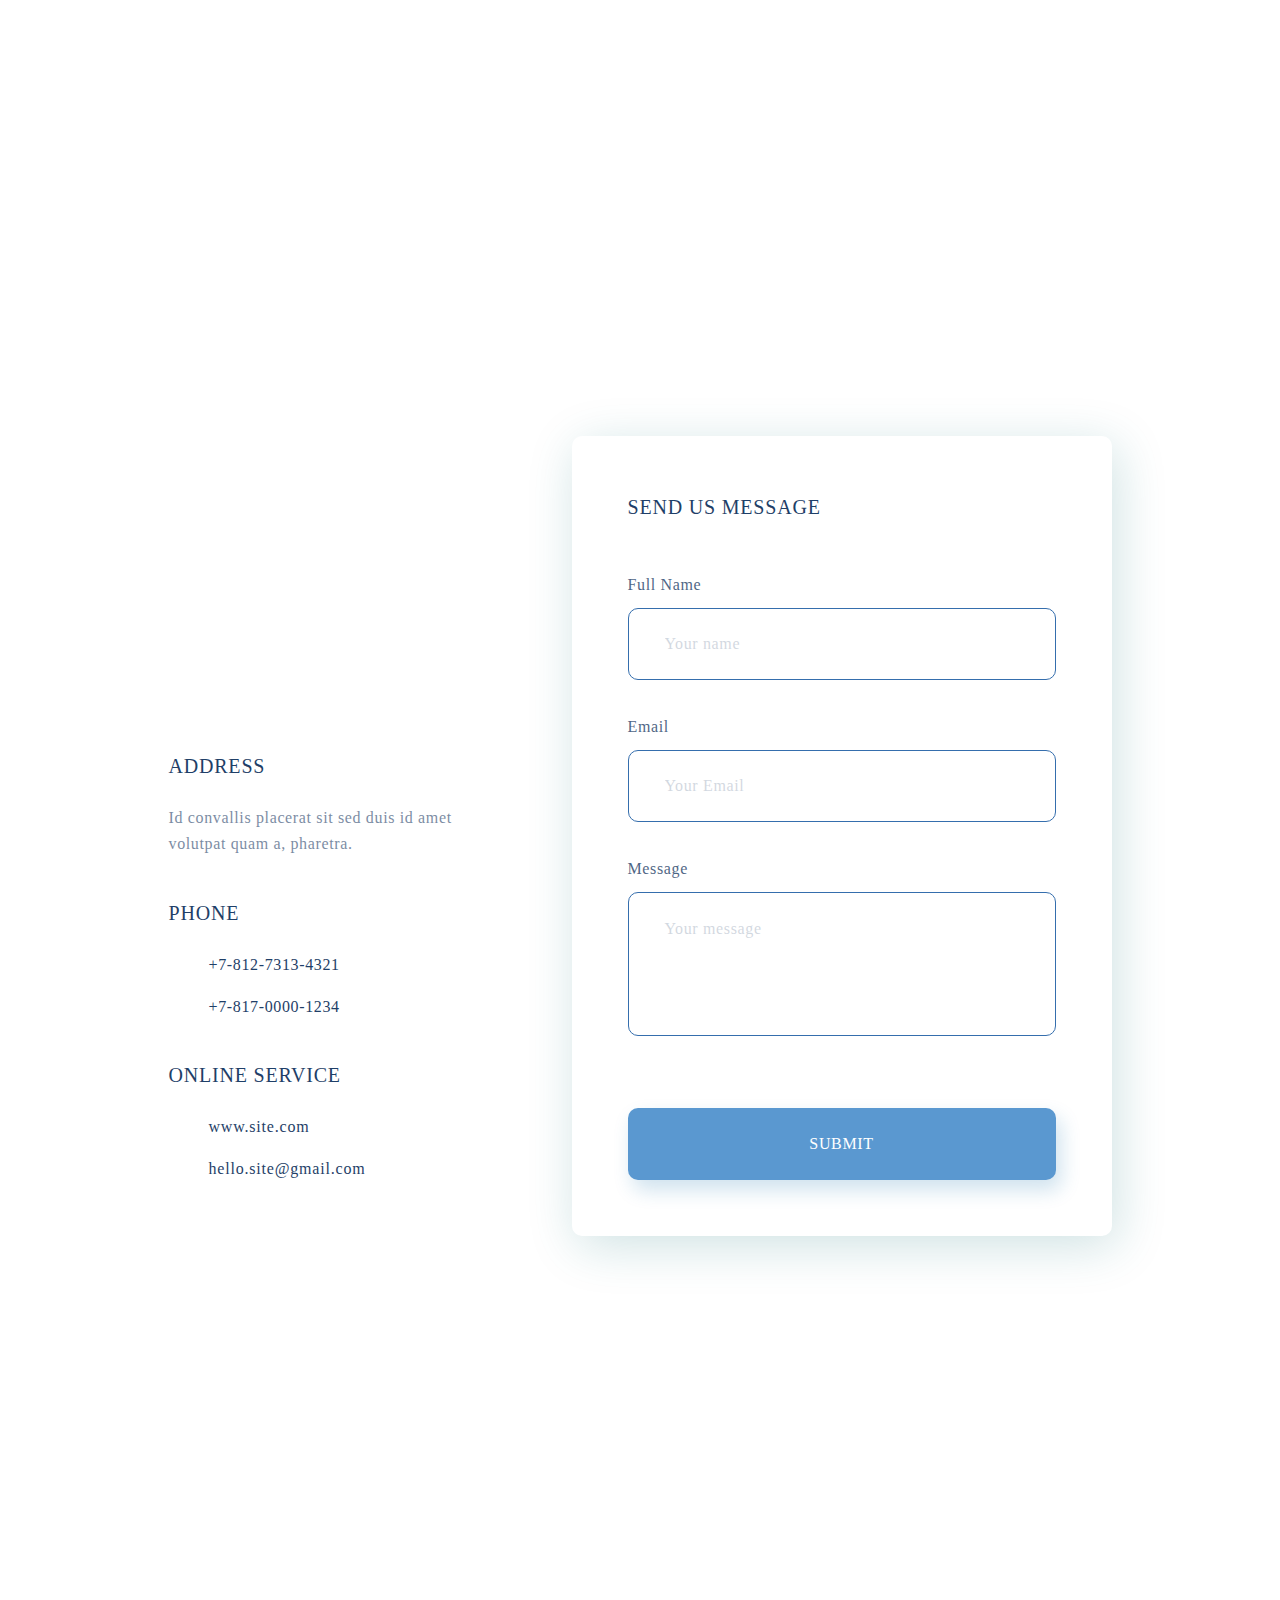
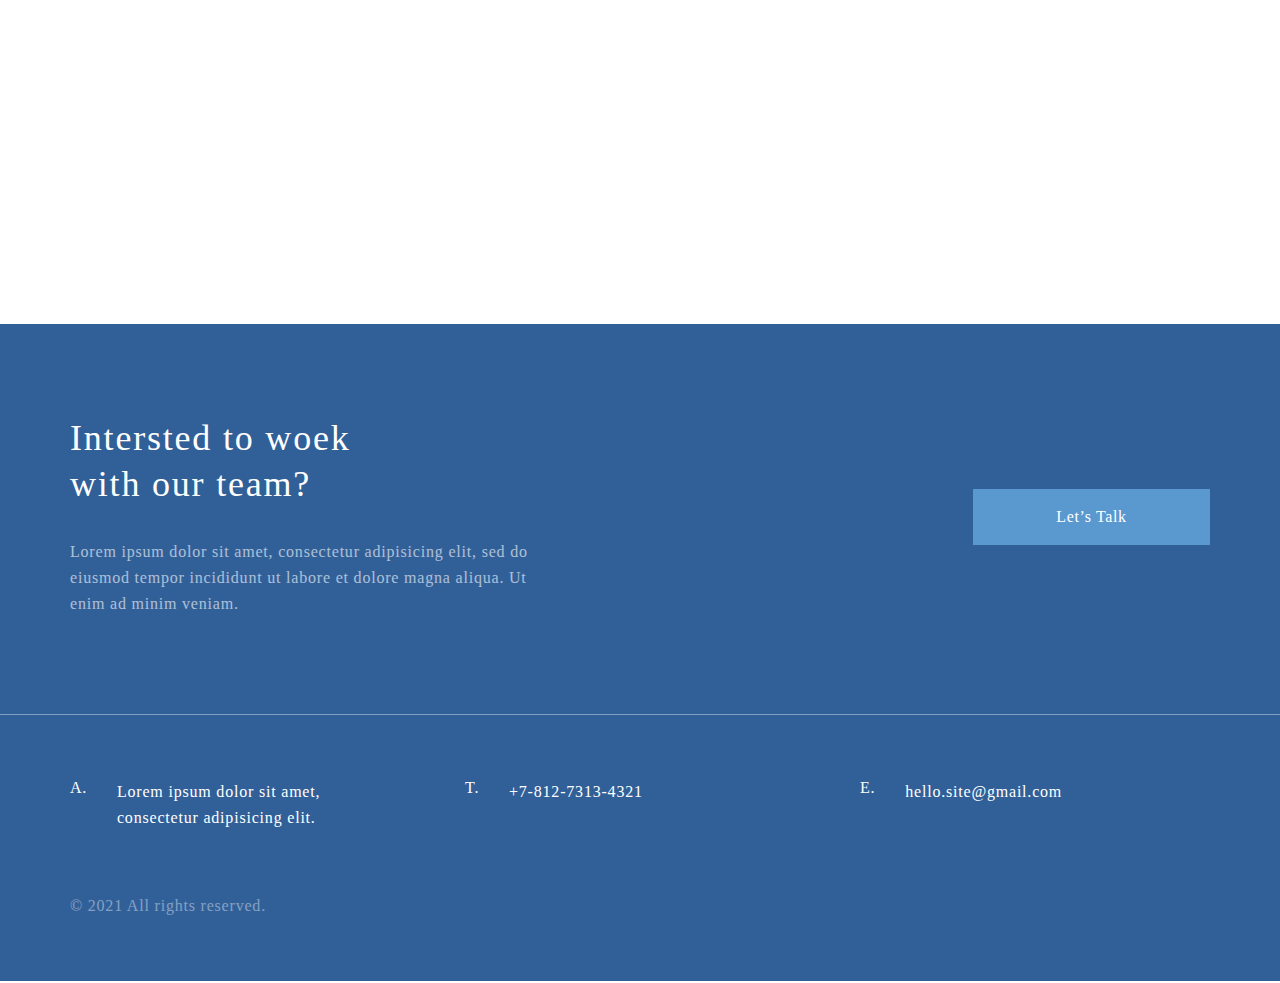
==== adaptiv/contacts.html @ efc1d0e9 "add new folder with adaptiv project" ====
<!DOCTYPE html>
<html lang="ru">
    <head>
        <title>Верстка адаптивного макета (страница 2)</title>
        
        <meta charset="utf-8">
        
        <meta name="viewport" content="width=device-width, initial-scale=1.0">
        
        <link rel="stylesheet" href="style.css">
    </head>
    
    <body>
        <header>
            <a class="logo" href="index.html"></a>
            
            <a class="contacts" href="contacts.html"></a>
        </header>
        
        <main>
            <section class="c_top">
			<div>
				<h2>Contact Us</h2>
                <p>Lorem ipsum dolor sit amet, consectetur adipisicing elit, sed do eiusmod tempor incididunt ut labore et dolore magna aliqua.</P>
			</div>
            </section>
            
            <section class="c_middle">
                <div class="info">
					<div class="info1">
						<h4>ADDRESS</h4>
						<p>Id convallis placerat sit sed duis id amet volutpat quam a, pharetra.</p>
						<h4>PHONE</h4>
							<a href="#" class="phone">+7-812-7313-4321</a>
							<a href="#" class="phone">+7-817-0000-1234</a>
						<h4>ONLINE SERVICE</h4>
							<a href="#" class="globe">www.site.com</a>
							<a href="#" class="envelope">hello.site@gmail.com</a>
					</div>
					<div class="info2">
						<form>
							<h4>SEND US MESSAGE</h4>
							<label for="text">Full Name</label>
							<br>
							<input type="text" placeholder=
							"Your name">
							<br>
							<label for="email">Email</label>
							<br>
							<input type="email" placeholder="Your Email">
							<br>
							<label for="textarea">Message</label>
							<br>
							<textarea cols="30" rows="5" placeholder="Your message"></textarea>
							<br>
							<button>SUBMIT</button>
						</form>
					</div>
				</div>
            </section>
            
            <section id="map">
                <iframe src="https://yandex.ru/map-widget/v1/?um=constructor%3A2a787c106165efdb009813b8f892ea67d6ea0f9a02f63272de97272e8fd89e3a&amp;source=constructor" width="100%" height="100%" frameborder="0"></iframe>
            </section>
        </main>
        
        <footer>
            <section class="footer1">
                    <h2>Intersted to woek with our team?</h2>
                    
                    <p>Lorem ipsum dolor sit amet, consectetur adipisicing elit, sed do eiusmod tempor incididunt ut labore et dolore magna aliqua. Ut enim ad minim veniam.</p>
                    
                    <button type="button">Let’s Talk</button>
            </section>
            
            <div class="f_wrap">
                <section class="footer2">
                    <ol>
                        <li value="1">
                            <span>Lorem ipsum dolor sit amet, consectetur adipisicing elit.</span>
                        </li>
                        
                        <li value="20">
                            <span>+7-812-7313-4321</span>
                        </li>
                        
                        <li value="5">
                            <span>hello.site@gmail.com</span>
                        </li>
                    </ol>
                    
                    <p class="copy">&copy; 2021 All rights reserved.</p>
                </section>
            </div>
        </footer>
    </body>
</html>
---- adaptiv/style.css ----
/* fonts */

@font-face {
	font-family: 'roboto';
	src: url('../fonts/Roboto-Medium.ttf');
	font-weight: 500;
}
@font-face {
    font-family: 'roboto';
    src: url('../fonts/Roboto-Regular.ttf');
    font-weight: 400;
}
@font-face {
    font-family: 'roboto';
    src: url('../fonts/Roboto-Light.ttf');
    font-weight: 300;
}

/* global reset */

html, body, body div, div, span, h1, h2, h3, h4, h5, h6, p, a, em, img, small, strike, strong, sub, sup, b, u, i, dl, dt, dd, ol, ul, li, fieldset, form, label, legend, aside, section, article, header, footer, main, input, textarea, button {
    margin: 0;
    padding: 0;
    border: none;
    outline: none;
    background: none;
    box-sizing: content-box;
}
ol, ul, li {
    list-style: none;
}
table {
    border-collapse: collapse;
    border-spacing: 0;
}
input, textarea {
    font: inherit;
    box-sizing: border-box;
}

/* general */

body {
    font-family: 'roboto';
    /*font-weight: 400;*/
    /*font-size: 16px;
    line-height: 26px;*/
    letter-spacing: 0.05em;
    /*color: rgba(31,63,104,.6);*/
    position: relative;
    min-width: 375px;
}
header {
    position: absolute;
    top: 30px;
    width: 1140px;
    height: 48px;
    left: 50%;
    margin-left: -570px;
}
footer {
	height: 657px;
    color: #fff;
    background: #316099;
}
section {
    width: 1140px;
    margin: 0 auto;
}
a {
	text-decoration: none;
}

/* header content */

header a {
    position: absolute;
    top: 0;
    bottom: 0;
}
.logo {
    left: 0;
    width: 46px;
	height: 48px;
	background: url('../images/logo.svg') center no-repeat;
}
.contacts {
    right: 0;
    width: 34px;
	height: 38px;
	background: url('../images/contacts.svg') center no-repeat;
}

/* footer content */

footer section {
/*    padding: 91px 0 64px;*/
	position: relative;
}
.f_wrap {
    border-top: 1px solid rgba(255,255,255,.4);
}
.footer1 {
	padding: 91px 0 97px;
}
.footer2 {
	padding: 64px 0;
}
footer h2 {
	width: 341px;
	font-weight: 400;
	font-size: 36px;
	line-height: 46px;
	letter-spacing: 0.05em;
	color: #fff;
	margin-bottom: 32px;
}
footer p {
	font-weight: 400;
	font-size: 16px;
	line-height: 26px;
	letter-spacing: 0.05em;
	color: #fff;
	opacity: 0.6;
	width: 495px;
}
footer button {
	position: absolute;
	top:165px;
	right: 0;
	width: 237px;
	height: 56px;
	font-family: 'roboto';
	font-weight: 400;
	font-size: 16px;
	line-height: 26px;
	letter-spacing: 0.04em;
	color: #FFFFFF;
	background: #5A98D0;
	cursor: pointer;
}
footer ol {
    display: flex;
    justify-content: space-between;
}
footer li {
    list-style-type: upper-latin;
    list-style-position: inside;
    flex: none;
    width: 350px;
}
footer li span {
	font-weight: 400;
	font-size: 16px;
	line-height: 26px;
	letter-spacing: 0.05em;
    margin-left: 25px;
    display: inline-block;
    vertical-align: top;
    width: 250px;
}
footer li::marker {
	font-weight: 500;
}
.copy {
    margin: 62px 0 0;
	font-weight: 400;
	font-size: 16px;
	line-height: 26px;
	letter-spacing: 0.05em;
    opacity: 0.4;
}

/* main content */

/*area 1*/

.m_wrap {
    height: 768px;
    background: linear-gradient(0deg, #EBF3FB 0%, #EBF3FB 8.84%, rgba(152, 195, 232, 0) 31.12%);
	box-shadow: 0 4px 4px rgba(0, 0, 0, 0.25);
}
.m_top {
/*    padding-top: 188px;*/
	padding-top: 189px;
    background: url('../images/big_image.png') right 183px no-repeat;
    height: 492px;
}
h1 {
    width: 510px;
    font-weight: 300;
    font-size: 64px;
    line-height: 74px;
    letter-spacing: 0.04em;
	color: #1F3F68;
}
.m_top > div {
    width: 425px;
	margin-top: 32px;
}
.m_top p {
	font-weight: 400px;
	font-size: 16px;
	line-height: 26px;
	letter-spacing: 0.05em;
	color: #1F3F68;
	opacity: 0.6;
	margin: 0 auto;
}
.m_top button {
	width: 220px;
	height: 56px;
    font-family: 'roboto';
	font-weight: 400;
	font-size: 16px;
	line-height: 26px;
	letter-spacing: 0.04em;
	color: #FFFFFF;
	background: #5A98D0;
	border-radius: 10px;
	box-shadow: 0 4px 4px rgba(0, 0, 0, 0.25);
	margin-top: 75px;
	cursor: pointer;
}

/* area 2 */

/*.m_middle {
	margin-top: 64px;
}*/
.m_middle h2 {
	font-weight: 300;
	font-size: 36px;
	line-height: 46px;
	color: #000;
	text-align: center;
	letter-spacing: 0.05em;
	padding: 64px 0 58px;
}
.central1 {
	display: flex;
	justify-content: space-between;
}
.central1-item1, .central1-item2, .central1-item3 {
	/*display: block;*/
	box-sizing: border-box;
	width: 359px;
	height: 480px;
	padding: 217px 32px 44px;
	border-radius: 10px;
	box-shadow: 5px 20px 50px rgba(16, 112, 117, 0.2);
}
.central1-item1 {
	background: url('../images/round_image1.png') top 44px right 117px no-repeat;
}
.central1-item2 {
	background: url('../images/round_image2.png') top 44px left 116px no-repeat;
}
.central1-item3 {
	background: url('../images/round_image3.png') top 49px right 117px no-repeat;
}
/*.central1-item1 {
	display: block;
	box-sizing: border-box;
	width: 359px;
	height: 480px;
	background: url('../images/round_image1.png') top 44px right 117px no-repeat;
	padding: 217px 32px 44px;
	border-radius: 10px;
	box-shadow: 5px 20px 50px rgba(16, 112, 117, 0.2);
}
.central1-item2 {
	display: block;
	box-sizing: border-box;
	width: 359px;
	height: 480px;
	background: url('../images/round_image2.png') top 44px left 116px no-repeat;
	padding: 217px 32px 44px;
	border-radius: 10px;
	box-shadow: 5px 20px 50px rgba(16, 112, 117, 0.2);
}
.central1-item3 {
	display: block;
	box-sizing: border-box;
	width: 359px;
	height: 480px;
	background: url('../images/round_image3.png') top 49px right 117px no-repeat;
	padding: 217px 32px 44px;
	border-radius: 10px;
	box-shadow: 5px 20px 50px rgba(16, 112, 117, 0.2);
}*/
.central1 h4 {
	font-weight: 400;
	font-size: 20px;
	line-height: 30px;
	letter-spacing: 0.05em;
	color: #1F3F68;
	margin-bottom: 9px;
	width: 285px;
}
.central1 p {
	font-weight: 400;
	font-size: 16px;
	line-height: 26px;
	letter-spacing: 0.05em;
	color: #1F3F68;
	opacty: 0.6;
	margin-bottom: 21px;
}
.central1 a {
	font-weight: 400;
	font-size: 14px;
	line-height: 30px;
	letter-spacing: 0.05em;
	color: #5A98D0;
	display: block;
	width: 120px;
	height: 30px;
	background: url('../images/arrow.png') right center no-repeat;
}
/*.central1 a::after {
	content: '';
	float: right;
	height: 15px;
	width: 15px;
	background: url('../images/arrow.png') center no-repeat;
	margin-right: 175px;
}*/

/* area 3 */

.m_bottom {
	margin-top: 65px;
}
.m_bottom h2 {
	font-weight: 300;
	font-size: 36px;
	line-height: 46px;
	text-align: center;
	letter-spacing: 0.05em;
	color: #000000;
}
.m_bottom p {
	width: 750px;
	font-weight: 400;
	font-size: 16px;
	line-height: 26px;
	text-align: center;
	letter-spacing: 0.05em;
	color: #222222;
	margin: 32px auto 64px;
}
.central2 {
	display: grid;
	grid-template-columns: repeat(2, 1fr);
	grid-template-rows: repeat(2, 1 fr);
	grid-column-gap: 30px;
	grid-row-gap: 26px; /*gap'ы не совпадают с указанными в макете*/
	margin-bottom: 112px;
}
.central2-item1 {
	grid-area: 1 / 1/ 2 / 3;
	width: 1140px;
	height: 486px; /*высота не совпадает с указанной в макете)*/
	background: url('../images/square_image1.png') center no-repeat;
	display: block;
}
.central2-item2 {
	grid-area: 2 / 1 / 3 / 2;
	width: 554px;
	height: 417px;
	background: url('../images/square_image2.png') center no-repeat;
	display: block;
}
.central2-item3 {
	grid-area: 2 / 2 / 3 / 3;
	width: 554px;
	height: 417px;
	background: url('../images/square_image3.png') center no-repeat;
	display: block;
}
.central2 h3 {
	font-weight: 400;
	font-size: 32px;
	line-height: 46px;
	letter-spacing: 0.05em;
	color: #fff;
	text-align: right;
	margin:64px 64px 0 0;
}
.central2 h4 {
	font-weight: 400;
	font-size: 28px;
	line-height: 46px;
	letter-spacing: 0.05em;
	color: #fff;
	margin: 32px 0 0 32px;
}

/* contacts */

/* area 1 */

.c_top {
	width: 100%;
	padding-top: 129px;
}
.c_top div {
	height: 250px;
	width: auto;
	background: url('../images/contacts_top.png') center / cover no-repeat;
	color: #fff;
	box-sizing: border-box;
	padding: 56px 0 44px;
}
.c_top h2 {
	font-weight: 500;
	font-size:44px;
	line-height: 74px;
	text-align: center;
	letter-spacing: 0.04em;
	margin: 0 auto 16px;
/*	margin: 56px auto 16px;*/
}
.c_top p {
	font-weight: 400;
	font-size: 20px;
	line-height: 30px;
	text-align: center;
	letter-spacing: 0.04em;
	opacity: 0.6;
	width: 780px;
	margin: 0 auto;
}
/*.c_middle {
	padding: 0 212px;
}*/
.info {
	display: flex;
	justify-content: space-between;
	width: 943px;
	margin: 0 auto;
	padding-top: 57px;
}
.info1 {
	/*display: block;*/
	box-sizing: border-box;
	width: 301px;
	height: 668px;
	/*padding-top: 181px;*/
	background: url('../images/big_image2.png') top no-repeat;
	padding-top: 197px;
	margin-top: 78px;
}
.info2 {
	display: block;
	box-sizing: border-box;
	width: 540px;
	height: 800px;
	border-radius: 10px;
	box-shadow: 5px 10px 50px rgba(16, 112, 117, 0.2);
	padding: 56px;
}
.c_middle h4 {
	font-weight: 500;
	font-size: 20px;
	line-height: 30px;
	letter-spacing: 0.04em;
	color: #1F3F68;
}
.info1 h4 {
	margin: 40px 0 24px;
}
.info1 p {
	font-weight: 300;
	font-size: 16px;
	line-height: 26px;
	letter-spacing: 0.04em;
	color: #1F3F68;
	opacity: 0.6;
	margin-bottom: 41px;
}
/*.info1 ul {
	list-style: none;
}*/
/*.phone li {
	font-weight: 300;
	font-size: 16px;
	line-height: 26px;
	letter-spacing: 0.05em;
	color: #1F3F68;
}*/
.info1 a {
	font-size: 16px;
	line-height: 26px;
	color: #1F3F68;
	display: block;
	height: 26px;
	padding-left: 40px;
}
.phone {
	font-weight: 300;
	letter-spacing: 0.04em;
	width: 179px;
	background: url('../images/phone.png') left center no-repeat;
}
.globe {
	font-weight: 400;
	letter-spacing: 0.05em;
	width: 150px;
	background: url('../images/globe.png') left center no-repeat;
}
.envelope {
	font-weight: 400;
	letter-spacing: 0.05em;
	width: 210px;
	background: url('../images/email.png') left center no-repeat;
}
/*.phone a{
	display: block;
	height: 26px;
}
.phone a:before {
	background-image: url('../images/phone.png');
}*/
.online a {
	font-weight: 400;
	font-size: 16px;
	line-height: 20px;
	letter-spacing: 0.05em;
	color: #1F3F68;
	display: block;
	width: 120px;
	height: 30px;
	background: url('../images/arrow.png') right center no-repeat;
	
	font-weight: 400;
	font-size: 16px;
	line-height: 26px;
	letter-spacing: 0.05em;
	color: #1F3F68;
}
.info1 a {
	margin-bottom: 16px;
}
.info2 h4 {
	margin-bottom: 48px;
}
label {
	font-family: 'roboto';
	font-weight: 400;
	font-size: 16px;
	line-height: 30px;
	letter-spacing: 0.04em;
	color: #1F3F68;
	opacity: 0.8;
}
input, textarea {
	border: 1px solid #356EAD;
	border-radius: 10px;
	padding: 21px 36px;
}
input {
	width: 428px;
	height:72px;
	margin: 8px 0 32px;
}
textarea {
	width: 428px;
	height: 144px;
	resize: none;
	margin: 8px 0;
}
::placeholder {
	font-weight: 300;
	font-size: 16px;
	line-height: 30px;
	letter-spacing: 0.04em;
	color: #1F3F68;
	opacity: 0.2;
}
.info2 button {
	width: 428px;
	height: 72px;
	font-family: 'roboto';
	font-weight: 500;
	font-size: 16px;
	line-height: 26px;
	letter-spacing: 0.04em;
	color: #FFFFFF;
	background: #5A98D0;
	border-radius: 10px;
	box-shadow: 5px 10px 20px rgba(16, 112, 170, 0.2);
	cursor: pointer;
	margin-top: 60px;
}

/* map */

#map {
    height: 480px;
    width: 940px;
    /*margin: 100px auto;*/
	margin: 96px auto 112px;
}

/* adaptivity */

@media screen and (max-width:1199px) {
    header {
        width: 700px;
		top: 18px;
        margin-left: -350px;
    }
    section {
        width: 700px;
    }
	.m_wrap {
		box-shadow: none;
	}
	.m_top {
		background-size: 394px 333px;
	}
	.m_middle h2 {
		width: 600px;
		margin: 0 auto;
	}
	.central1 {
		flex-direction: column;
		row-gap: 32px;
		align-items: center;
	}
/*	.central1-item1, .central1-item2, .central1-item3 {
		width: 335px;
		height: 450px;
		padding: 202px 30px 42px;
	}*/
	.m_bottom p {
		width: 520px;
	}
	.central2 {
		grid-row-gap: 28px;
		margin-bottom: 109px;
	}
	.central2-item1 {
		width: 705px;
		height: 301px;
		background-size: 705px 301px;
	}
	.central2-item2, .central2-item3 {
		width: 336px;
		height: 253px;
		background-size: 336px 253px;
	}
	.central2 h4 {
		margin: 19px 0 0 19px;
	}
	.c_top {
		padding-top: 99px;
	}
	.c_top div {
		padding: 50px 0 50px;
	}
	.c_top h2 {
		margin: 0px auto 16px;
	}
	.c_top p {
		width: 520px;
		margin: 0 auto;
	}
	.c_middle {
		padding: 0;
	}
	.info {
		width: auto;
		flex-direction: column;
		row-gap: 73px;
		align-items: center;
		padding-top: 64px;
		margin: 0 auto;
	}
	.info1 {
/*		width: 301px;
		height: 668px;*/
		padding-top: 204px;
		margin: 0;
	}
	.info2 {
		width: 520px;
		height: 780px;
		padding: 55px 54px;
	}
	.info2 h4 {
		margin-bottom: 47px;
	}
	input, textarea {
		padding: 20px 35px;
		margin-top: 6px;
	}
	input {
		width: 412px;
		height:70px;
	}
	textarea {
		width: 412px;
		height: 142px;
	}
	.info2 button {
		width: 410px;
		height: 70px;
		margin-top: 57px;
	}
    footer section {
        width: 520px;
    }
	.footer1 {
		height: 210px;
		padding: 47px 0 64px;
	}
	.footer2 {
		padding: 64px 0;
	}
	footer h2 {
		margin-bottom: 22px;
	}
	footer p {
		width: 336px;
	}
	footer button {
		top:161px;
		right: 0;
		width: 133px;
		height: 32px;
	}
    footer ol {
        display: block;
    }
    footer li {
        width: 100%;
    }
    footer li span {
        width: auto;
        margin-left: 40px;
    }
    footer li + li {
        margin-top: 20px;
    }
	.copy {
		margin: 50px 0 0;
	}
    #map {
        width: 100%;
        max-width: 940px;
        margin: 64px auto;
        height: 392px;
    }
}
@media screen and (max-width:729px) {
    header {
        width: auto;
        margin-left: 0;
        left: 16px;
        right: 16px;
        top: 16px;
    }
    section {
        width: auto;
        margin: 0 16px;
    }
	.m_wrap {
		height: 376px;
/*    background: linear-gradient(0deg, #EBF3FB 0%, #EBF3FB 8.84%, rgba(152, 195, 232, 0) 31.12%);*/
	}
	.m_top {
		padding-top: 93px;
		background: none;
		height: 288px;
	}
	h1 {
		width: 326px;
		font-size: 32px;
		line-height: 38px;
		text-align: center;
		margin: 0 auto;
	}
	.m_top > div {
		width: 343px;
		margin-top: 11px;
		text-align: center;
	}

	.m_top button {
		width: 108px;
		height: 27px;
		font-size: 12px;
		box-shadow: none;
		margin: 24px auto 0;
		display: block;
	}
	.m_middle h2 {
		font-size: 24px;
		line-height: 28px;
		letter-spacing: 0;
		padding: 48px 0 32px;
		width: 312px;
	}
	.m_bottom h2 {
		font-size: 24px;
		line-height: 28px;
		letter-spacing: 0;
	}
	.m_bottom p {
		width: 343px;
		margin: 32px auto 82px;
	}
	.central2 {
		display: flex;
		flex-direction: column;
		row-gap: 16px;
		align-items: center;
		margin-bottom: 64px;
	}
	.central2-item1 {
		width: 343px;
		height: 144px;
		background-size: 343px 144px;
	}
	.central2-item2, .central2-item3 {
		width: 343px;
		height: 255px; /*в макете у них разная высота*/
		background-size: 343px 255px;
	}
	.central2 h3 {
		font-size: 16px;
		line-height: 19px;
		letter-spacing: 0;
		margin:16px 16px 0 0;
	}
	.central2 h4 {
		font-size: 16px;
		line-height: 19px;
		letter-spacing: 0;
		margin: 16px 0 0 16px; /*есть расхождение с макетом*/
	}
	.c_top {
		padding-top: 83px;
	}
	.c_top div {
		padding: 48px 0 61px;
	}
	.c_top h2 {
		font-size:24px;
		line-height: 28px;
		margin: 0 auto 32px;
	}
	.c_top p {
		font-size: 16px;
		letter-spacing: 0;
		width: 341px;
		margin: 0 auto;
	}
	.c_middle {
		padding: 0;
	}
	.info {
		width: auto;
		flex-direction: column;
		row-gap: 30px;
		align-items: center;
		padding-top: 46px;
		margin: 0 auto;
	}
	.info1 {
/*		width: 301px;
		height: 668px;*/
		padding-top: 215px;
		margin: 0;
	}
	.info2 {
		width: 343px;
		height: 514px;
		padding: 36px;
	}
	.info1 h4 {
		margin-top: 32px;
	}
	.info1 p {
		margin-bottom: 32px;
	}
	.info2 h4 {
		font-size: 16px;
		margin-bottom: 16px;
	}
	label {
		font-size: 14px;
	}
	input, textarea {
		padding: 13px 22px;
		margin-top: 0px;
	}
	input {
		width: 272px;
		height:46px;
		margin-bottom: 14px;
	}
	textarea {
		width: 272px;
		height: 93px;
	}
	::placeholder {
		font-size: 14px;
	}
	.info2 button {
		width: 272px;
		height: 46px;
		margin-top: 35px;
	}
	footer {
		height: 542px;
	}
    footer section {
        width: auto;
        padding: 32px 0;
		/*position: static;*/
    }
	.footer1 {
		height: 252px;
		padding: 18px 0 39px;
	}
	.footer2 {
		height: 168px;
		padding: 32px 0;
	}
	footer h2 {
		width: 235px;
		font-size: 24px;
		line-height: 28px;
		letter-spacing: 0;
		text-align: center;
		margin: 0 auto 27px;
	}
	footer p {
		width: 343px;
		text-align: center;
		margin: 0 auto 34px;
	}
	footer button {
		position: static;
		width: 108px;
		height: 31px;
		margin: 0 auto;
		display: block;
	}
    footer ol {
        padding-left: 20px;
    }
    footer li {
        list-style-position: outside;
    }
    footer li span {
        margin-left: 20px;
	line-height: 19px;
    }
	.copy {
    margin: 26px 0 0;
	}
    #map {
        height: 350px;
        margin: 32px auto;
    }
}
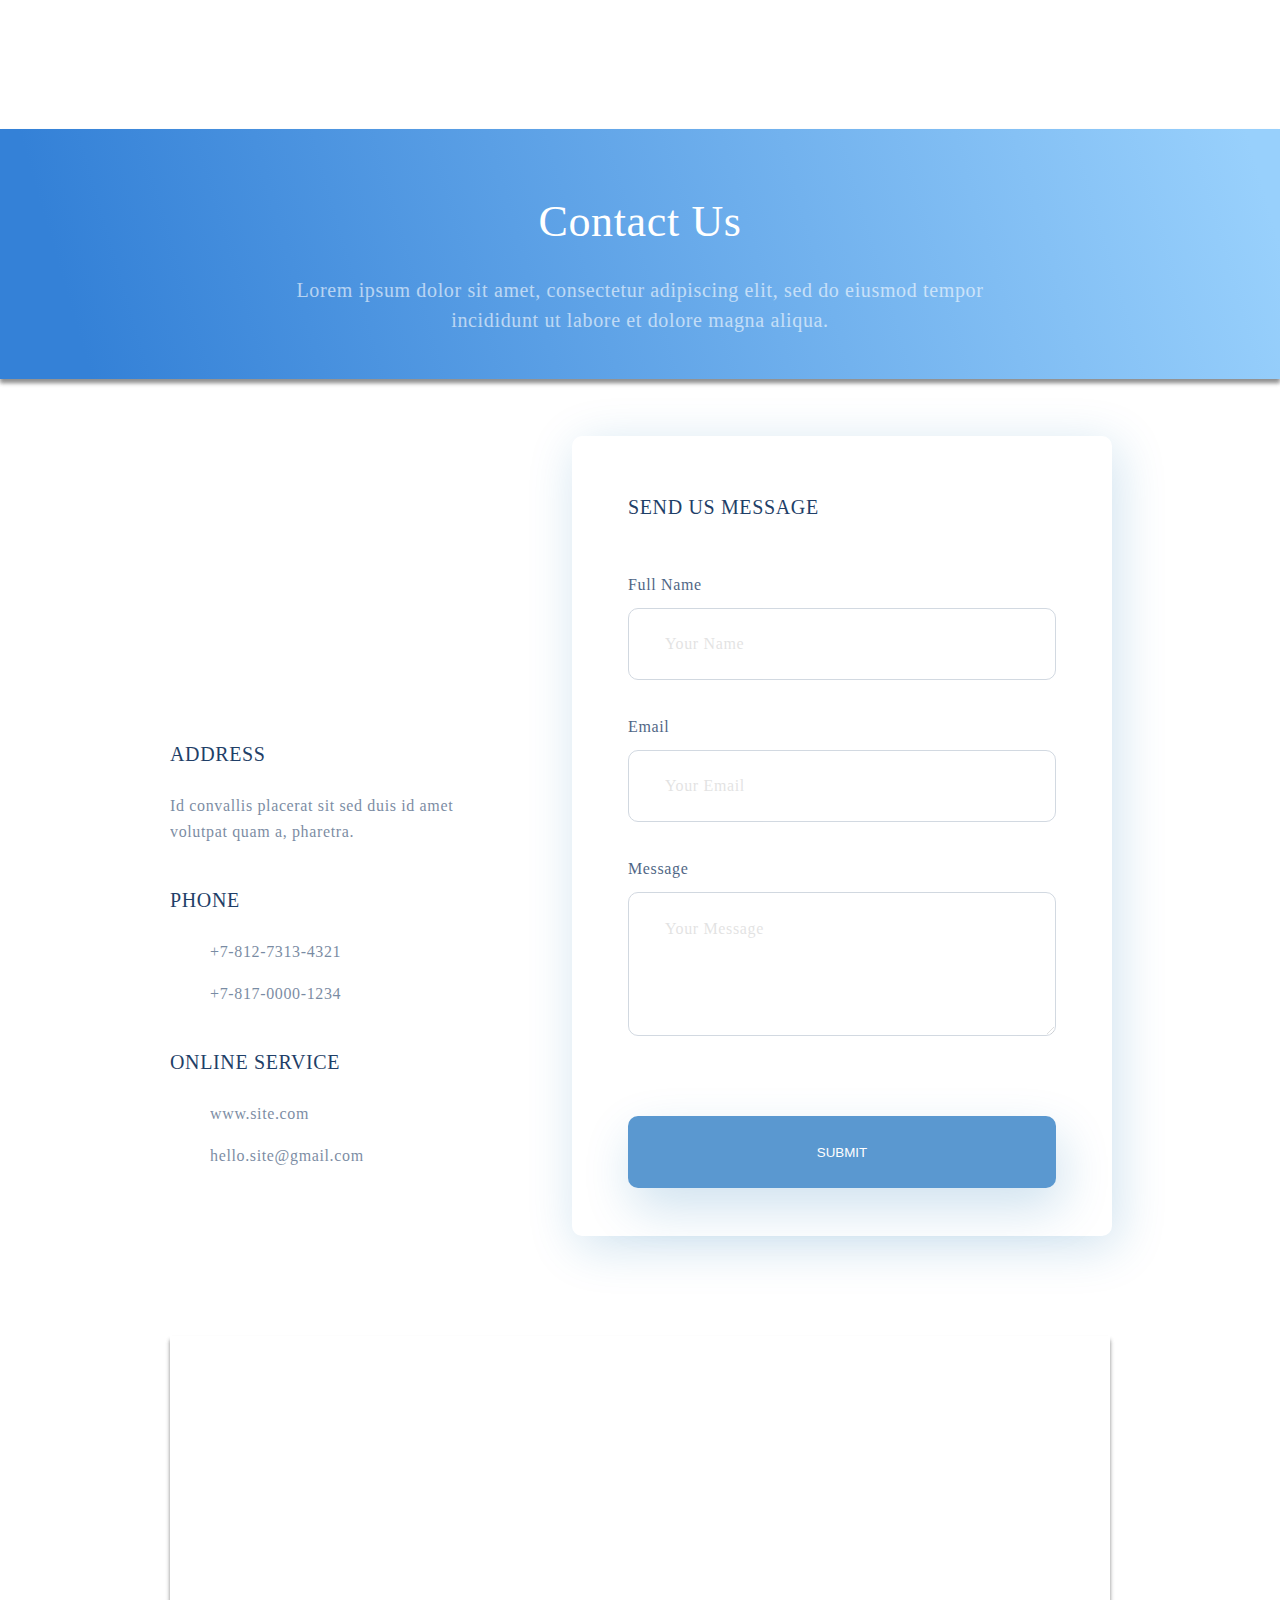
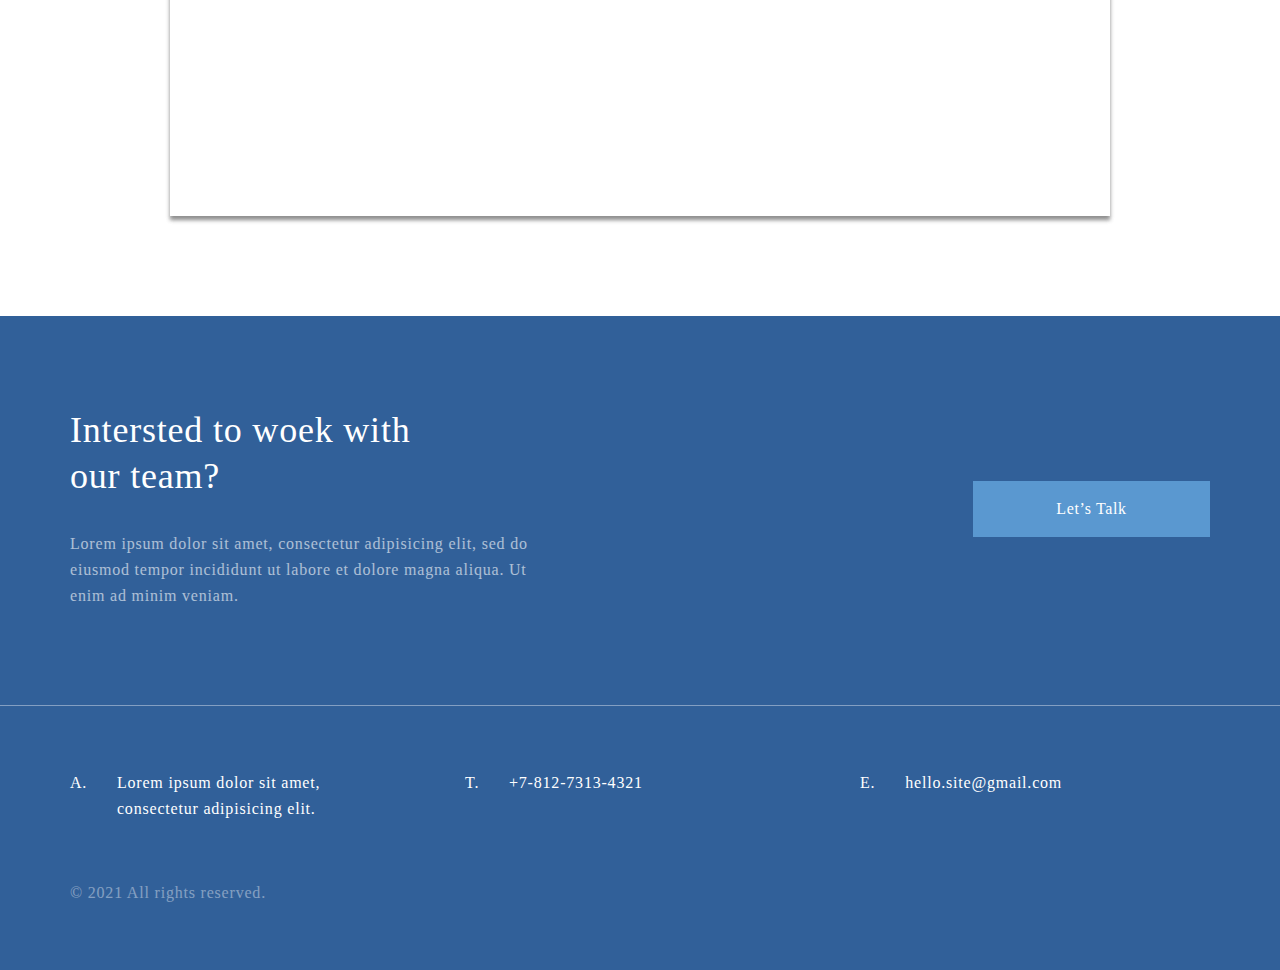
==== commit 0c8182c6: "changes in css and html files" ====
--- a/adaptiv/contacts.html
+++ b/adaptiv/contacts.html
@@ -1,97 +1,79 @@
 <!DOCTYPE html>
 <html lang="ru">
-    <head>
-        <title>Верстка адаптивного макета (страница 2)</title>
-        
-        <meta charset="utf-8">
-        
-        <meta name="viewport" content="width=device-width, initial-scale=1.0">
-        
-        <link rel="stylesheet" href="style.css">
-    </head>
-    
-    <body>
-        <header>
-            <a class="logo" href="index.html"></a>
-            
-            <a class="contacts" href="contacts.html"></a>
-        </header>
-        
-        <main>
-            <section class="c_top">
-			<div>
-				<h2>Contact Us</h2>
-                <p>Lorem ipsum dolor sit amet, consectetur adipisicing elit, sed do eiusmod tempor incididunt ut labore et dolore magna aliqua.</P>
+	<head>
+		<title>Adaptive (page 2)</title>
+		<meta charset="utf-8">
+		<meta name="viewport" content="width=device-width, initial-scale=1.0">
+		<link rel="stylesheet" href="style.css">
+	</head>
+	
+	<body>
+		<header>
+			<a class="logo" href="index.html"></a>
+			<a class="contacts" href="contacts.html"></a>
+		</header>
+
+		
+		<main>
+			<div class="c_top_wrap">
+			<div class="c_top">
+				<h4>Contact Us</h4>
+				<div>Lorem ipsum dolor sit amet, consectetur adipiscing elit, sed do eiusmod tempor incididunt ut labore et dolore magna aliqua.</div>
+			</div></div>
+
+			<div class="c_middle">
+				<div class="cont">
+					<div class="cont_img"></div>
+					<h5>ADDRESS</h5>
+					<div class="text">Id convallis placerat sit sed duis id amet volutpat quam a, pharetra.</div>
+					<h5>PHONE</h5>
+					<ul class="phone">
+						<li>+7-812-7313-4321</li>
+						<li>+7-817-0000-1234</li>
+					</ul>
+					<h5>ONLINE SERVICE</h5>
+					<ul class="serv">
+						<li>www.site.com</li>
+						<li>hello.site@gmail.com</li>
+					</ul>
+					
+				</div>
+				<form method="get" action="#">
+					<h5>SEND US MESSAGE</h5>
+					<div class="text_f">Full Name</div>
+					<input class="form_name" type="text" name="Name" placeholder="Your Name" required>
+					<div class="text_f">Email</div>
+					<input class="form_email" type="email" name="E-mail" placeholder="Your Email" required>
+					<div class="text_f">Message</div>
+					<textarea class="form_mes" placeholder="Your Message" name="Message" required></textarea>
+					<button type="submit">SUBMIT</button>
+				</form>
 			</div>
-            </section>
-            
-            <section class="c_middle">
-                <div class="info">
-					<div class="info1">
-						<h4>ADDRESS</h4>
-						<p>Id convallis placerat sit sed duis id amet volutpat quam a, pharetra.</p>
-						<h4>PHONE</h4>
-							<a href="#" class="phone">+7-812-7313-4321</a>
-							<a href="#" class="phone">+7-817-0000-1234</a>
-						<h4>ONLINE SERVICE</h4>
-							<a href="#" class="globe">www.site.com</a>
-							<a href="#" class="envelope">hello.site@gmail.com</a>
-					</div>
-					<div class="info2">
-						<form>
-							<h4>SEND US MESSAGE</h4>
-							<label for="text">Full Name</label>
-							<br>
-							<input type="text" placeholder=
-							"Your name">
-							<br>
-							<label for="email">Email</label>
-							<br>
-							<input type="email" placeholder="Your Email">
-							<br>
-							<label for="textarea">Message</label>
-							<br>
-							<textarea cols="30" rows="5" placeholder="Your message"></textarea>
-							<br>
-							<button>SUBMIT</button>
-						</form>
-					</div>
-				</div>
-            </section>
-            
-            <section id="map">
-                <iframe src="https://yandex.ru/map-widget/v1/?um=constructor%3A2a787c106165efdb009813b8f892ea67d6ea0f9a02f63272de97272e8fd89e3a&amp;source=constructor" width="100%" height="100%" frameborder="0"></iframe>
-            </section>
-        </main>
-        
-        <footer>
-            <section class="footer1">
-                    <h2>Intersted to woek with our team?</h2>
-                    
-                    <p>Lorem ipsum dolor sit amet, consectetur adipisicing elit, sed do eiusmod tempor incididunt ut labore et dolore magna aliqua. Ut enim ad minim veniam.</p>
-                    
-                    <button type="button">Let’s Talk</button>
-            </section>
-            
-            <div class="f_wrap">
-                <section class="footer2">
-                    <ol>
-                        <li value="1">
-                            <span>Lorem ipsum dolor sit amet, consectetur adipisicing elit.</span>
-                        </li>
-                        
-                        <li value="20">
-                            <span>+7-812-7313-4321</span>
-                        </li>
-                        
-                        <li value="5">
-                            <span>hello.site@gmail.com</span>
-                        </li>
-                    </ol>
-                    
-                    <p class="copy">&copy; 2021 All rights reserved.</p>
-                </section>
-            </div>
-        </footer>
-    </body>
+
+			
+			<div class="map"></div>
+		</main>
+
+		<footer>
+			<section>
+				<a href="contacts.html" class="f_button">Let’s Talk</a>
+				<h3>Intersted to woek with our team?</h3>
+				<div>Lorem ipsum dolor sit amet, consectetur adipisicing elit, sed do eiusmod tempor incididunt ut labore et dolore magna aliqua. Ut enim ad minim veniam.</div>
+			</section>
+			
+			<div class="f_wrap">
+				<section>
+					<ul>
+						<li value="1">
+							<span>Lorem ipsum dolor sit amet, consectetur adipisicing elit.</span></li>
+						<li value="20">
+							<span>+7-812-7313-4321</span></li>
+						<li value="5">
+							<span>hello.site@gmail.com</span></li>
+					</ul>
+					<p class="copy">&copy; 2021 All rights reserved.</p>
+				</section>
+			</div>
+		</footer>
+	</body>
 </html>--- a/adaptiv/style.css
+++ b/adaptiv/style.css
@@ -1,23 +1,23 @@
 /* fonts */
+@font-face {
+    font-family: 'roboto';
+    src: url('../fonts/Roboto-Regular.ttf');
+    font-weight: 400;
+}
+
+@font-face {
+	font-family: 'roboto';
+	src: url('../fonts/Roboto-Light.ttf');
+	font-weight: 300;
+}
 
 @font-face {
 	font-family: 'roboto';
 	src: url('../fonts/Roboto-Medium.ttf');
 	font-weight: 500;
 }
-@font-face {
-    font-family: 'roboto';
-    src: url('../fonts/Roboto-Regular.ttf');
-    font-weight: 400;
-}
-@font-face {
-    font-family: 'roboto';
-    src: url('../fonts/Roboto-Light.ttf');
-    font-weight: 300;
-}
 
 /* global reset */
-
 html, body, body div, div, span, h1, h2, h3, h4, h5, h6, p, a, em, img, small, strike, strong, sub, sup, b, u, i, dl, dt, dd, ol, ul, li, fieldset, form, label, legend, aside, section, article, header, footer, main, input, textarea, button {
     margin: 0;
     padding: 0;
@@ -26,120 +26,121 @@
     background: none;
     box-sizing: content-box;
 }
+
 ol, ul, li {
     list-style: none;
 }
+
 table {
     border-collapse: collapse;
     border-spacing: 0;
 }
+
 input, textarea {
     font: inherit;
     box-sizing: border-box;
 }
 
-/* general */
-
+/* main */
 body {
     font-family: 'roboto';
-    /*font-weight: 400;*/
-    /*font-size: 16px;
-    line-height: 26px;*/
+    font-weight: 400;
+	font-style: normal;
+    font-size: 16px;
+    line-height: 26px;
     letter-spacing: 0.05em;
-    /*color: rgba(31,63,104,.6);*/
+    color: rgba(31,63,104,.6);
     position: relative;
     min-width: 375px;
 }
+
 header {
     position: absolute;
-    top: 30px;
+    top: 34px;
     width: 1140px;
     height: 48px;
     left: 50%;
     margin-left: -570px;
 }
+
 footer {
-	height: 657px;
     color: #fff;
     background: #316099;
 }
+
 section {
     width: 1140px;
     margin: 0 auto;
 }
-a {
-	text-decoration: none;
-}
-
-/* header content */
-
+
+/* header */
 header a {
     position: absolute;
     top: 0;
     bottom: 0;
 }
+
 .logo {
-    left: 0;
-    width: 46px;
-	height: 48px;
+	left: 0;
+	width: 46px;
 	background: url('../images/logo.svg') center no-repeat;
 }
+
 .contacts {
-    right: 0;
-    width: 34px;
-	height: 38px;
+	right: 0;
+	width: 34px;
 	background: url('../images/contacts.svg') center no-repeat;
 }
 
-/* footer content */
-
+/* footer */
 footer section {
-/*    padding: 91px 0 64px;*/
-	position: relative;
-}
-.f_wrap {
-    border-top: 1px solid rgba(255,255,255,.4);
-}
-.footer1 {
-	padding: 91px 0 97px;
-}
-.footer2 {
 	padding: 64px 0;
 }
-footer h2 {
-	width: 341px;
+
+h3 {
 	font-weight: 400;
 	font-size: 36px;
 	line-height: 46px;
-	letter-spacing: 0.05em;
+	width: 341px;
 	color: #fff;
-	margin-bottom: 32px;
-}
-footer p {
+	margin-top: 27px; 
+}
+
+footer section div {
+	width: 495px;
+	opacity: 0.6;
+	margin-top: 32px;
+	margin-bottom: 32px; /*96-64*/
+}
+
+.f_button {	
+	display: inline-block;
+	padding: 15px 0;
+	float: right;
+	margin-top: 101px; /*165-64*/
+	transform: none;
+	width: 237px;
+	height: 26px;/*56-2*15*/
+	border: none;
+	background: #5A98D0;
+	cursor: pointer;
+	color: #fff;
 	font-weight: 400;
 	font-size: 16px;
 	line-height: 26px;
-	letter-spacing: 0.05em;
-	color: #fff;
-	opacity: 0.6;
-	width: 495px;
-}
-footer button {
-	position: absolute;
-	top:165px;
-	right: 0;
-	width: 237px;
-	height: 56px;
-	font-family: 'roboto';
-	font-weight: 400;
-	font-size: 16px;
-	line-height: 26px;
+	text-align: center;
 	letter-spacing: 0.04em;
-	color: #FFFFFF;
-	background: #5A98D0;
-	cursor: pointer;
-}
-footer ol {
+	text-decoration: none;
+}
+
+.f_button:hover {
+	transform: scale(1.02);
+}
+
+.f_wrap {
+    border-top: 1px solid rgba(255,255,255,.4);
+}
+footer ul {
     display: flex;
     justify-content: space-between;
 }
@@ -150,189 +151,75 @@
     width: 350px;
 }
 footer li span {
-	font-weight: 400;
-	font-size: 16px;
-	line-height: 26px;
-	letter-spacing: 0.05em;
     margin-left: 25px;
     display: inline-block;
     vertical-align: top;
     width: 250px;
 }
-footer li::marker {
-	font-weight: 500;
-}
 .copy {
-    margin: 62px 0 0;
+    margin: 58px 0 0;
+    opacity: 0.4;
+}
+
+/* content */
+
+.m_wrap {
+	height: 768px;
+	background: linear-gradient(0deg, #EBF3FB 0%, #EBF3FB 8.84%, rgba(152, 195, 232, 0) 31.12%);
+}
+
+.m_top {
+	padding-top: 190px;
+	background: url('../images/illustration.svg') right bottom no-repeat;
+	height: 484px; /*492*/
+}
+
+h1 {
+	width: 510px;
+	font-weight: 300;
+	font-size: 64px;
+	line-height: 74px;
+	letter-spacing: 0.04em;
+	color: #1F3F68;
+}
+
+.m_top > div {
+	width: 425px;
+	padding-top: 32px;
+}
+
+.top_button {
+	width: 220px;
+	height: 26px;/*56-2*15*/
+	border: none;
+	background: #5A98D0;
+	box-shadow: 5px 10px 20px rgba(53, 110, 173, 0.2);
+	border-radius: 10px;
+	cursor: pointer;
 	font-weight: 400;
 	font-size: 16px;
 	line-height: 26px;
-	letter-spacing: 0.05em;
-    opacity: 0.4;
-}
-
-/* main content */
-
-/*area 1*/
-
-.m_wrap {
-    height: 768px;
-    background: linear-gradient(0deg, #EBF3FB 0%, #EBF3FB 8.84%, rgba(152, 195, 232, 0) 31.12%);
-	box-shadow: 0 4px 4px rgba(0, 0, 0, 0.25);
-}
-.m_top {
-/*    padding-top: 188px;*/
-	padding-top: 189px;
-    background: url('../images/big_image.png') right 183px no-repeat;
-    height: 492px;
-}
-h1 {
-    width: 510px;
-    font-weight: 300;
-    font-size: 64px;
-    line-height: 74px;
-    letter-spacing: 0.04em;
-	color: #1F3F68;
-}
-.m_top > div {
-    width: 425px;
-	margin-top: 32px;
-}
-.m_top p {
-	font-weight: 400px;
-	font-size: 16px;
-	line-height: 26px;
-	letter-spacing: 0.05em;
-	color: #1F3F68;
-	opacity: 0.6;
-	margin: 0 auto;
-}
-.m_top button {
-	width: 220px;
-	height: 56px;
-    font-family: 'roboto';
-	font-weight: 400;
-	font-size: 16px;
-	line-height: 26px;
+	text-align: center;
+	display: inline-block;
+	padding: 15px 0;
 	letter-spacing: 0.04em;
-	color: #FFFFFF;
-	background: #5A98D0;
-	border-radius: 10px;
-	box-shadow: 0 4px 4px rgba(0, 0, 0, 0.25);
-	margin-top: 75px;
-	cursor: pointer;
-}
-
-/* area 2 */
-
-/*.m_middle {
+	text-decoration: none;
+	color: #fff;
+	margin-top: 71px;
+	transform: none;
+}
+.top_button:hover {
+	transform: scale(1.02);
+}
+
+/* 2 секция в мэйне */
+.m_middle {
+/*	height: 585.13px;*/
 	margin-top: 64px;
-}*/
-.m_middle h2 {
-	font-weight: 300;
-	font-size: 36px;
-	line-height: 46px;
-	color: #000;
-	text-align: center;
-	letter-spacing: 0.05em;
-	padding: 64px 0 58px;
-}
-.central1 {
-	display: flex;
-	justify-content: space-between;
-}
-.central1-item1, .central1-item2, .central1-item3 {
-	/*display: block;*/
 	box-sizing: border-box;
-	width: 359px;
-	height: 480px;
-	padding: 217px 32px 44px;
-	border-radius: 10px;
-	box-shadow: 5px 20px 50px rgba(16, 112, 117, 0.2);
-}
-.central1-item1 {
-	background: url('../images/round_image1.png') top 44px right 117px no-repeat;
-}
-.central1-item2 {
-	background: url('../images/round_image2.png') top 44px left 116px no-repeat;
-}
-.central1-item3 {
-	background: url('../images/round_image3.png') top 49px right 117px no-repeat;
-}
-/*.central1-item1 {
-	display: block;
-	box-sizing: border-box;
-	width: 359px;
-	height: 480px;
-	background: url('../images/round_image1.png') top 44px right 117px no-repeat;
-	padding: 217px 32px 44px;
-	border-radius: 10px;
-	box-shadow: 5px 20px 50px rgba(16, 112, 117, 0.2);
-}
-.central1-item2 {
-	display: block;
-	box-sizing: border-box;
-	width: 359px;
-	height: 480px;
-	background: url('../images/round_image2.png') top 44px left 116px no-repeat;
-	padding: 217px 32px 44px;
-	border-radius: 10px;
-	box-shadow: 5px 20px 50px rgba(16, 112, 117, 0.2);
-}
-.central1-item3 {
-	display: block;
-	box-sizing: border-box;
-	width: 359px;
-	height: 480px;
-	background: url('../images/round_image3.png') top 49px right 117px no-repeat;
-	padding: 217px 32px 44px;
-	border-radius: 10px;
-	box-shadow: 5px 20px 50px rgba(16, 112, 117, 0.2);
-}*/
-.central1 h4 {
-	font-weight: 400;
-	font-size: 20px;
-	line-height: 30px;
-	letter-spacing: 0.05em;
-	color: #1F3F68;
-	margin-bottom: 9px;
-	width: 285px;
-}
-.central1 p {
-	font-weight: 400;
-	font-size: 16px;
-	line-height: 26px;
-	letter-spacing: 0.05em;
-	color: #1F3F68;
-	opacty: 0.6;
-	margin-bottom: 21px;
-}
-.central1 a {
-	font-weight: 400;
-	font-size: 14px;
-	line-height: 30px;
-	letter-spacing: 0.05em;
-	color: #5A98D0;
-	display: block;
-	width: 120px;
-	height: 30px;
-	background: url('../images/arrow.png') right center no-repeat;
-}
-/*.central1 a::after {
-	content: '';
-	float: right;
-	height: 15px;
-	width: 15px;
-	background: url('../images/arrow.png') center no-repeat;
-	margin-right: 175px;
-}*/
-
-/* area 3 */
-
-.m_bottom {
-	margin-top: 65px;
-}
-.m_bottom h2 {
+	}
+
+h2 {
 	font-weight: 300;
 	font-size: 36px;
 	line-height: 46px;
@@ -340,399 +227,362 @@
 	letter-spacing: 0.05em;
 	color: #000000;
 }
-.m_bottom p {
+
+.middle_wrap {
+	width: 100%;
+	display: flex;
+	flex-wrap: wrap;
+	margin-top: 32px;
+	justify-content: space-between;
+}
+
+.middle_wrap > div {
+	box-sizing: border-box;
+	flex: none;
+	height: 480px;
+	width: 359px;
+	margin-top: 32px;
+	padding-left: 32px;
+	padding-right: 32px;
+	box-shadow: 5px 20px 50px rgba(16, 112, 177, 0.2);
+	border-radius: 10px;
+}
+	
+.pers1 {
+	width: 172px;
+	height: 120px;
+	background: url('../images/pers1.svg') right / cover no-repeat;
+	margin: 44px 85px auto 38px; /*-32 слева-справа*/
+}
+
+.pers2 {
+	width: 132px;
+	height: 126px;
+	background: url('../images/pers2.svg') center / cover no-repeat;
+	margin: 44px 78px auto 84px; /*-32 слева-справа*/
+}
+
+.pers3 {
+	width: 147.38px;
+	height: 118.68px;
+	background: url('../images/pers3.svg') right / cover no-repeat;
+	margin: 49px 85px auto 63px; /*-32 слева-справа*/
+}
+
+h6 {
+	font-weight: 400;
+	font-size: 20px;
+	letter-spacing: 0.05em;
+	color: #1F3F68;
+	margin-top: 50px;
+}
+
+.m_middle .text {
+	color: #1F3F68;
+	opacity: 0.6;
+	padding-top: 14px;
+}
+
+.ref {
+	margin-top: 27px;
+	width: 120px;
+	height: 27px;
+}
+
+.middle_wrap a {
+	font-size: 14px;
+	color: #5A98D0;
+	text-decoration: none;
+}
+
+.middle_wrap a::after{
+	content: '';
+	float: right;
+	height: 24px;
+	width: 22px;
+	padding-top: 2px;
+	background: url('../images/arrow.svg') right /cover no-repeat;
+}
+
+/* 3 секция в мэйне */
+.m_bottom {
+	margin: 84px auto 92px;
+}
+
+.m_bottom > .text {
 	width: 750px;
-	font-weight: 400;
-	font-size: 16px;
-	line-height: 26px;
 	text-align: center;
-	letter-spacing: 0.05em;
 	color: #222222;
-	margin: 32px auto 64px;
-}
-.central2 {
+	opacity: 1;
+	margin: 32px auto 0;
+}
+
+.bottom_wrap {
 	display: grid;
-	grid-template-columns: repeat(2, 1fr);
-	grid-template-rows: repeat(2, 1 fr);
-	grid-column-gap: 30px;
-	grid-row-gap: 26px; /*gap'ы не совпадают с указанными в макете*/
-	margin-bottom: 112px;
-}
-.central2-item1 {
-	grid-area: 1 / 1/ 2 / 3;
-	width: 1140px;
-	height: 486px; /*высота не совпадает с указанной в макете)*/
-	background: url('../images/square_image1.png') center no-repeat;
-	display: block;
-}
-.central2-item2 {
-	grid-area: 2 / 1 / 3 / 2;
-	width: 554px;
-	height: 417px;
-	background: url('../images/square_image2.png') center no-repeat;
-	display: block;
-}
-.central2-item3 {
-	grid-area: 2 / 2 / 3 / 3;
-	width: 554px;
-	height: 417px;
-	background: url('../images/square_image3.png') center no-repeat;
-	display: block;
-}
-.central2 h3 {
-	font-weight: 400;
+	box-sizing: border-box;
+	grid-template: 480px 417px / 1fr 1fr;
+	gap: 32px;
+	height: 929px;/*480+32+417*/
+	margin-top: 64px;
 	font-size: 32px;
 	line-height: 46px;
 	letter-spacing: 0.05em;
+	opacity: 1;
+}
+
+.bot31 {
+	grid-column: span 2;
+	text-align: right;
+	padding-top: 64px;
+	padding-right: 64px;
+	background: url('../images/Group.png') left / contain no-repeat, linear-gradient(89.99deg, #1F3F68 3.62%, rgba(31, 63, 104, 0.37) 97.78%), url('../images/sect31.png') center / cover, #E8E8E8;
+	border-radius: 10px;
+	text-decoration: none;
 	color: #fff;
-	text-align: right;
-	margin:64px 64px 0 0;
-}
-.central2 h4 {
+	transform: none;
+}
+.bot31:hover {
+	transform: scale(1.02);
+}
+
+.bot32 {
+	box-sizing: border-box;
 	font-weight: 400;
-	font-size: 28px;
-	line-height: 46px;
-	letter-spacing: 0.05em;
+	padding-left: 32px;
+	padding-top: 32px;
+	background: linear-gradient(308.85deg, rgba(66, 165, 245, 0.4) -1.71%, rgba(21, 101, 192, 0.6) 74.54%), url('../images/Dribble.png') center / cover, #E8E8E8;
+	border-radius: 10px;
+	text-decoration: none;
 	color: #fff;
-	margin: 32px 0 0 32px;
-}
-
-/* contacts */
-
-/* area 1 */
+	transform: none;
+}
+.bot32:hover {
+	transform: scale(1.02);
+}
+	
+.bot33 {
+	box-sizing: border-box;
+	padding-left: 32px;
+	padding-top: 32px;
+	background: linear-gradient(306.48deg, rgba(66, 165, 245, 0.4) 0%, rgba(21, 101, 192, 0.6) 97.81%), url('../images/upload.png') center / cover, #E8E8E8;
+	border-radius: 10px;
+	text-decoration: none;
+	color: #fff;
+	transform: none;
+}
+.bot33:hover {
+	transform: scale(1.02);
+}
+
+/*2 страница 1 секция*/
+.c_top_wrap {
+	height: 379px;
+}
 
 .c_top {
+	position: absolute;
 	width: 100%;
-	padding-top: 129px;
-}
-.c_top div {
+	left: 0%;
+	margin-left: auto;
+	top: 129px;
 	height: 250px;
-	width: auto;
-	background: url('../images/contacts_top.png') center / cover no-repeat;
-	color: #fff;
-	box-sizing: border-box;
-	padding: 56px 0 44px;
-}
-.c_top h2 {
-	font-weight: 500;
-	font-size:44px;
-	line-height: 74px;
+	background: url('../images/title.png') bottom / cover, linear-gradient(253.6deg, #98D0FC 2.46%, #3481D7 93.24%);
+	box-shadow: 0px 4px 4px rgba(0, 0, 0, 0.25), 0px 4px 4px rgba(0, 0, 0, 0.25);
 	text-align: center;
 	letter-spacing: 0.04em;
-	margin: 0 auto 16px;
-/*	margin: 56px auto 16px;*/
-}
-.c_top p {
-	font-weight: 400;
+	color: #fff;
+}
+
+h4 {
+	font-style: normal;
+	font-weight: 500;
+	font-size: 44px;
+	line-height: 74px;
+	margin-top: 56px;
+}
+.c_top div {
 	font-size: 20px;
 	line-height: 30px;
-	text-align: center;
-	letter-spacing: 0.04em;
 	opacity: 0.6;
 	width: 780px;
-	margin: 0 auto;
-}
-/*.c_middle {
-	padding: 0 212px;
-}*/
-.info {
-	display: flex;
-	justify-content: space-between;
-	width: 943px;
-	margin: 0 auto;
-	padding-top: 57px;
-}
-.info1 {
-	/*display: block;*/
-	box-sizing: border-box;
-	width: 301px;
+	margin: 16px auto 0;
+}
+/*2 страница 2секция*/
+.c_middle {
+	display: grid;
+	width: 940px;
+	grid-template: 800px / 301px 540px;
+	gap: 101px;
+	margin: 57px auto 0;
+	letter-spacing: 0.04em;
+	align-items: center;
+}
+
+.cont {
 	height: 668px;
-	/*padding-top: 181px;*/
-	background: url('../images/big_image2.png') top no-repeat;
-	padding-top: 197px;
-	margin-top: 78px;
-}
-.info2 {
-	display: block;
-	box-sizing: border-box;
-	width: 540px;
-	height: 800px;
-	border-radius: 10px;
-	box-shadow: 5px 10px 50px rgba(16, 112, 117, 0.2);
-	padding: 56px;
-}
-.c_middle h4 {
-	font-weight: 500;
-	font-size: 20px;
-	line-height: 30px;
-	letter-spacing: 0.04em;
-	color: #1F3F68;
-}
-.info1 h4 {
-	margin: 40px 0 24px;
-}
-.info1 p {
+	padding: 0;
+	text-align: left;
+	font-family: 'Roboto';
 	font-weight: 300;
 	font-size: 16px;
 	line-height: 26px;
 	letter-spacing: 0.04em;
 	color: #1F3F68;
+}
+
+
+form {
+	box-sizing: border-box;
+	height: 800px;
+	background: #fff;
+	box-shadow: 5px 10px 50px rgba(16, 112, 177, 0.2);
+	border-radius: 10px;
+	padding: 56px;
+}
+.cont_img {
+	width: 300px;
+	height: 181px; /*181-16*/
+	background: url('../images/cont.png') top no-repeat;
+	margin: 0;
+	padding-bottom: 16px;
+}
+
+h5 {
+	display: inline-block;
+	margin: 40px 0 8px;
+	font-weight: 500;
+	font-size: 20px;
+	line-height: 30px;
+	color: #1F3F68;
+}
+
+.cont .text {
+	margin-top: 16px; /*24-8*/
+	font-weight: 300;
+	color: #1F3F68;
 	opacity: 0.6;
-	margin-bottom: 41px;
-}
-/*.info1 ul {
-	list-style: none;
-}*/
-/*.phone li {
-	font-weight: 300;
-	font-size: 16px;
-	line-height: 26px;
-	letter-spacing: 0.05em;
-	color: #1F3F68;
-}*/
-.info1 a {
-	font-size: 16px;
-	line-height: 26px;
-	color: #1F3F68;
-	display: block;
-	height: 26px;
-	padding-left: 40px;
-}
-.phone {
-	font-weight: 300;
-	letter-spacing: 0.04em;
-	width: 179px;
-	background: url('../images/phone.png') left center no-repeat;
-}
-.globe {
-	font-weight: 400;
-	letter-spacing: 0.05em;
-	width: 150px;
-	background: url('../images/globe.png') left center no-repeat;
-}
-.envelope {
-	font-weight: 400;
-	letter-spacing: 0.05em;
-	width: 210px;
-	background: url('../images/email.png') left center no-repeat;
-}
-/*.phone a{
-	display: block;
-	height: 26px;
-}
-.phone a:before {
-	background-image: url('../images/phone.png');
-}*/
-.online a {
-	font-weight: 400;
-	font-size: 16px;
-	line-height: 20px;
-	letter-spacing: 0.05em;
-	color: #1F3F68;
-	display: block;
-	width: 120px;
-	height: 30px;
-	background: url('../images/arrow.png') right center no-repeat;
-	
-	font-weight: 400;
-	font-size: 16px;
-	line-height: 26px;
-	letter-spacing: 0.05em;
-	color: #1F3F68;
-}
-.info1 a {
-	margin-bottom: 16px;
-}
-.info2 h4 {
-	margin-bottom: 48px;
-}
-label {
-	font-family: 'roboto';
-	font-weight: 400;
+}
+.c_middle li {
+	padding-left: 40px; /*24+16*/
+	margin-top: 16px;
+	opacity: 0.6;
+}
+
+.phone li {
+	background: url(../images/phone.png) no-repeat;
+}
+
+.serv li:first-child {
+	background: url(../images/web.png) no-repeat;
+}
+
+.serv li:last-child {
+	background: url(../images/mail.png) no-repeat;
+}
+
+form h5 {
+	margin: 0 0 16px;
+}
+
+.text_f {
 	font-size: 16px;
 	line-height: 30px;
-	letter-spacing: 0.04em;
 	color: #1F3F68;
 	opacity: 0.8;
-}
-input, textarea {
-	border: 1px solid #356EAD;
+	margin: 32px 0 8px;
+	
+}
+
+.form_name {
+	border: 1px solid #1F3F68;
 	border-radius: 10px;
-	padding: 21px 36px;
-}
-input {
+	height: 72px;
 	width: 428px;
-	height:72px;
-	margin: 8px 0 32px;
-}
-textarea {
-	width: 428px;
-	height: 144px;
-	resize: none;
-	margin: 8px 0;
-}
-::placeholder {
 	font-weight: 300;
-	font-size: 16px;
 	line-height: 30px;
 	letter-spacing: 0.04em;
 	color: #1F3F68;
 	opacity: 0.2;
-}
-.info2 button {
+	padding-left: 36px;
+	transform: none;
+}
+.form_name:hover {
+	opacity: 1;
+}
+
+.form_email {
+	border: 1px solid #1F3F68;
+	border-radius: 10px;
+	height: 72px;
+	width: 428px;
+	line-height: 30px;
+	letter-spacing: 0.04em;
+	color: #1F3F68;
+	opacity: 0.2;
+	padding-left: 36px;
+	transform: none;
+}
+.form_email:hover {
+	opacity: 1;
+}
+
+.form_mes {
+	border: 1px solid #1F3F68;
+	border-radius: 10px;
+	height: 144px;
+	width: 428px;
+	line-height: 30px;
+	letter-spacing: 0.04em;
+	color: #1F3F68;
+	opacity: 0.2;
+	padding: 21px 10px 0 36px;
+	transform: none;
+}
+.form_mes:hover {
+	opacity: 1;
+}
+
+form button {
 	width: 428px;
 	height: 72px;
-	font-family: 'roboto';
-	font-weight: 500;
-	font-size: 16px;
-	line-height: 26px;
-	letter-spacing: 0.04em;
-	color: #FFFFFF;
 	background: #5A98D0;
+	box-shadow: 5px 20px 50px rgba(16, 112, 177, 0.2);
 	border-radius: 10px;
-	box-shadow: 5px 10px 20px rgba(16, 112, 170, 0.2);
+	color: #fff;
+	margin-top: 72px;
 	cursor: pointer;
-	margin-top: 60px;
-}
-
-/* map */
-
-#map {
-    height: 480px;
-    width: 940px;
-    /*margin: 100px auto;*/
-	margin: 96px auto 112px;
-}
+	transform: none;
+}
+form button:hover {
+	transform: scale(1.02);
+}
+
+.map {
+	background: url('../images/map.jpg') center no-repeat;
+	box-shadow: 0px 4px 4px rgba(0, 0, 0, 0.25), 0px 4px 4px rgba(0, 0, 0, 0.25);
+	height: 480px;
+	width: 940px;
+	margin: 100px auto;
+}
+
 
 /* adaptivity */
 
 @media screen and (max-width:1199px) {
     header {
         width: 700px;
-		top: 18px;
         margin-left: -350px;
     }
+
     section {
         width: 700px;
     }
-	.m_wrap {
-		box-shadow: none;
-	}
-	.m_top {
-		background-size: 394px 333px;
-	}
-	.m_middle h2 {
-		width: 600px;
-		margin: 0 auto;
-	}
-	.central1 {
-		flex-direction: column;
-		row-gap: 32px;
-		align-items: center;
-	}
-/*	.central1-item1, .central1-item2, .central1-item3 {
-		width: 335px;
-		height: 450px;
-		padding: 202px 30px 42px;
-	}*/
-	.m_bottom p {
-		width: 520px;
-	}
-	.central2 {
-		grid-row-gap: 28px;
-		margin-bottom: 109px;
-	}
-	.central2-item1 {
-		width: 705px;
-		height: 301px;
-		background-size: 705px 301px;
-	}
-	.central2-item2, .central2-item3 {
-		width: 336px;
-		height: 253px;
-		background-size: 336px 253px;
-	}
-	.central2 h4 {
-		margin: 19px 0 0 19px;
-	}
-	.c_top {
-		padding-top: 99px;
-	}
-	.c_top div {
-		padding: 50px 0 50px;
-	}
-	.c_top h2 {
-		margin: 0px auto 16px;
-	}
-	.c_top p {
-		width: 520px;
-		margin: 0 auto;
-	}
-	.c_middle {
-		padding: 0;
-	}
-	.info {
-		width: auto;
-		flex-direction: column;
-		row-gap: 73px;
-		align-items: center;
-		padding-top: 64px;
-		margin: 0 auto;
-	}
-	.info1 {
-/*		width: 301px;
-		height: 668px;*/
-		padding-top: 204px;
-		margin: 0;
-	}
-	.info2 {
-		width: 520px;
-		height: 780px;
-		padding: 55px 54px;
-	}
-	.info2 h4 {
-		margin-bottom: 47px;
-	}
-	input, textarea {
-		padding: 20px 35px;
-		margin-top: 6px;
-	}
-	input {
-		width: 412px;
-		height:70px;
-	}
-	textarea {
-		width: 412px;
-		height: 142px;
-	}
-	.info2 button {
-		width: 410px;
-		height: 70px;
-		margin-top: 57px;
-	}
+
     footer section {
         width: 520px;
     }
-	.footer1 {
-		height: 210px;
-		padding: 47px 0 64px;
-	}
-	.footer2 {
-		padding: 64px 0;
-	}
-	footer h2 {
-		margin-bottom: 22px;
-	}
-	footer p {
-		width: 336px;
-	}
-	footer button {
-		top:161px;
-		right: 0;
-		width: 133px;
-		height: 32px;
-	}
-    footer ol {
+	
+    footer ul {
         display: block;
     }
     footer li {
@@ -745,16 +595,136 @@
     footer li + li {
         margin-top: 20px;
     }
-	.copy {
-		margin: 50px 0 0;
-	}
-    #map {
-        width: 100%;
-        max-width: 940px;
-        margin: 64px auto;
-        height: 392px;
-    }
-}
+	
+	h3 {
+		width: 336px;
+		height: 82px;
+		margin-top: -17px; /*47-64*/
+	}
+
+	footer section div {
+		width: 336px;
+		height: 96px;
+		margin-bottom: 0; /*64-64*/
+	}
+
+	.f_button {
+		width: 133px;
+		height: 26px;/*32-2x3*/
+		padding: 3px 0;
+		margin-top: 100px; /*161-64+3*/
+	}
+	
+/*1 секция*/
+	.m_top {
+		background-size: 336px 292px;
+		height: 473px;
+	}
+	
+/*2 секция*/
+	.middle_wrap {
+		flex-wrap: nowrap;
+		flex-direction: column;
+	}
+	
+	.middle_wrap > div {
+		height: 450px;
+		width: 336px;
+		margin: 32px auto 0;
+		padding-left: 30px;
+		padding-right: 30px;
+	}
+
+	.pers1 {
+		width: 160px;
+		height: 112px;
+		margin: 41px 77px auto 33px; /*-32 слева-справа*/
+	}
+	.pers2 {
+		width: 124px;
+		height: 118px;
+		margin: 41px 71px auto 77px; /*-32 слева-справа*/
+	}
+	.pers3 {
+		width: 137px;
+		height: 114px;
+		margin: 42px 77px auto 56px; /*-32 слева-справа*/
+	}
+	h6 {
+		margin-top: 42px;
+	}
+	ref {
+		margin-top: 25px;
+	}
+	
+/*3 секция*/
+	.m_bottom {
+		margin: 127px auto 109px;
+	}
+	.m_bottom > .text {
+		width: 520px;
+	}
+	.bottom_wrap {
+		grid-template: 297px 253px / 1fr 1fr;
+		gap: 32px;
+		height: 582px; /*297+32+253*/
+		margin-top: 64px;
+		font-size: 32px;
+		line-height: 46px;
+		letter-spacing: 0.05em;
+		color: #fff;
+		opacity: 1;
+	}
+	.bot32 {
+		font-size: 28px;
+		padding-left: 19px;
+		padding-top: 19px;
+	}
+	.bot33 {
+		font-size: 28px;
+		padding-left: 19px;
+		padding-top: 19px;
+	}
+	
+	
+/*2 страница 1 секция*/
+	.c_top_wrap {
+		height: 349px;
+	}
+	.c_top {
+		top: 99px;
+	}
+	h4 {
+		margin-top: 50px;
+	}
+	.c_top div {
+		width: 520px;
+	}
+	
+/*2 страница 2 секция*/
+	.c_middle {
+		grid-template: 668px 800px / 343px;
+		width: 343px;
+		justify-items: center;
+		gap: 64px;
+		height: 1532px; /*668+64+800*/
+		margin-top: 64px;
+		letter-spacing: normal;
+		color: #fff;
+	}
+	form {
+		width: 520px;
+		padding: 54px;
+	}
+
+	.map {
+		width: 100%;
+		height: 392px;
+		max-width: 940px;
+		margin: 64px auto;
+	}
+}
+
 @media screen and (max-width:729px) {
     header {
         width: auto;
@@ -763,209 +733,251 @@
         right: 16px;
         top: 16px;
     }
+
     section {
         width: auto;
         margin: 0 16px;
     }
+
+    /* footer */
+	footer section {
+        width: auto;
+        padding: 32px 0;
+    }
+
+    footer ul {
+        padding-left: 20px;
+    }
+
+	footer li {
+		list-style-position: outside;
+	}
+
+	footer li span {
+		margin-left: 20px;
+		line-height: 19px;
+	}
+	
+	footer > section {
+		position: relative;
+		height: 292px; /*310-18*/
+		padding: 18px 0 0;
+		text-align: center;
+	}
+
+	h3 {
+		font-size: 24px;
+		line-height: 28px;
+		width: 200px; /*подгон*/
+		height: 51px;
+		margin: 0 auto 0;
+	}
+    
+	footer section div {
+		width: 343px;
+		height: 97px;
+		line-height: 26px;
+		margin: 32px auto 0;
+	}
+
+	.f_button {
+		float: none;
+		position: absolute;
+		bottom: 40px;
+		margin-top: 40px;
+		left: 50%;
+		margin-left: -54px; /*1/2 от 108*/
+		width: 108px;
+		height: 26px; 
+		padding: 3px 0;
+	}
+
+	.copy {
+		margin: 32px 0 0;
+	}
+	
+	/* 1 секция*/
 	.m_wrap {
 		height: 376px;
-/*    background: linear-gradient(0deg, #EBF3FB 0%, #EBF3FB 8.84%, rgba(152, 195, 232, 0) 31.12%);*/
+		text-align: center;
 	}
 	.m_top {
-		padding-top: 93px;
+		padding-top: 92px;
 		background: none;
-		height: 288px;
-	}
+		height: 243px; /*376-92-41*/
+	}
+
 	h1 {
-		width: 326px;
+		width: auto;
 		font-size: 32px;
 		line-height: 38px;
-		text-align: center;
-		margin: 0 auto;
-	}
+	}
+
 	.m_top > div {
-		width: 343px;
-		margin-top: 11px;
-		text-align: center;
-	}
-
-	.m_top button {
+		width: auto;
+		height: 96px;
+		padding-top: 12px;
+	}
+
+	.top_button {
 		width: 108px;
 		height: 27px;
+		padding: 0;
 		font-size: 12px;
-		box-shadow: none;
-		margin: 24px auto 0;
-		display: block;
-	}
-	.m_middle h2 {
+		line-height: 26px;
+		letter-spacing: normal;
+		margin: 32px auto 0;
+	}
+	
+	/* 2 секция в мэйне */
+	.m_middle {
+		margin-top: 48px;
+	}
+
+	h2 {
 		font-size: 24px;
 		line-height: 28px;
-		letter-spacing: 0;
-		padding: 48px 0 32px;
-		width: 312px;
-	}
+		letter-spacing: normal;
+	}
+
+	.middle_wrap {
+		margin-top: 0;
+	}
+	
+	/* 3 секция*/
+	.m_bottom {
+		margin: 64px auto;
+	}
+
 	.m_bottom h2 {
 		font-size: 24px;
-		line-height: 28px;
-		letter-spacing: 0;
-	}
-	.m_bottom p {
+		text-align: center;
+		letter-spacing: normal;
+		margin: 64px auto 0;
 		width: 343px;
-		margin: 32px auto 82px;
-	}
-	.central2 {
-		display: flex;
-		flex-direction: column;
-		row-gap: 16px;
-		align-items: center;
-		margin-bottom: 64px;
-	}
-	.central2-item1 {
+	}
+
+	.m_bottom > .text {
 		width: 343px;
-		height: 144px;
-		background-size: 343px 144px;
-	}
-	.central2-item2, .central2-item3 {
+		margin: 32px auto 0;
+	}
+
+	.bottom_wrap {
+		grid-template: 144px 255px 262px / 343px;
+		justify-content: center;
+		gap: 16px;
+		height: 693px;/*144+16+255+16+262*/
+		margin-top: 82px;
+		letter-spacing: normal;
+		color: #fff;
+	}
+
+	.bot31 {
+		font-size: 16px;
+		grid-column: 1;
+		padding-right: 16px;
+		padding-top: 16px;
+	}
+
+	.bot32 {
+		font-size: 16px;
+		padding-left: 16px;
+		pa
+        dding-top: 16px;
+	}
+	.bot33 {
+		font-size: 16px;
+		padding-left: 16px;
+		padding-top: 16px;
+	}
+	
+	
+	/*2 страница 1 секция*/
+	.c_top_wrap {
+		height: 333px;
+	}
+
+	.c_top {
+		top: 83px;
+		background-position: 55% 100%;
+	}
+
+	h4 {
+		font-size: 24px;
+		line-height: 29px;
+		margin-top: 48px;
+	}
+
+	.c_top div {
+		width: 341px;
+		font-size: 16px;
+		line-height: 30px;
+		margin-top: 32px;
+	}
+	
+	/*2 страница 2 секция*/
+	.c_middle {
+		grid-template: 668px 514px / 343px;
 		width: 343px;
-		height: 255px; /*в макете у них разная высота*/
-		background-size: 343px 255px;
-	}
-	.central2 h3 {
-		font-size: 16px;
-		line-height: 19px;
-		letter-spacing: 0;
-		margin:16px 16px 0 0;
-	}
-	.central2 h4 {
-		font-size: 16px;
-		line-height: 19px;
-		letter-spacing: 0;
-		margin: 16px 0 0 16px; /*есть расхождение с макетом*/
-	}
-	.c_top {
-		padding-top: 83px;
-	}
-	.c_top div {
-		padding: 48px 0 61px;
-	}
-	.c_top h2 {
-		font-size:24px;
-		line-height: 28px;
-		margin: 0 auto 32px;
-	}
-	.c_top p {
-		font-size: 16px;
-		letter-spacing: 0;
-		width: 341px;
-		margin: 0 auto;
-	}
-	.c_middle {
-		padding: 0;
-	}
-	.info {
-		width: auto;
-		flex-direction: column;
-		row-gap: 30px;
-		align-items: center;
-		padding-top: 46px;
-		margin: 0 auto;
-	}
-	.info1 {
-/*		width: 301px;
-		height: 668px;*/
-		padding-top: 215px;
-		margin: 0;
-	}
-	.info2 {
+		justify-items: center;
+		gap: 32px;
+		height: 1214px;/*668+32+514*/
+		margin-top: 46px;
+	}
+
+	form {
 		width: 343px;
 		height: 514px;
 		padding: 36px;
 	}
-	.info1 h4 {
-		margin-top: 32px;
-	}
-	.info1 p {
-		margin-bottom: 32px;
-	}
-	.info2 h4 {
+
+	form h5 {
 		font-size: 16px;
-		margin-bottom: 16px;
-	}
-	label {
+		margin: 0 0 6px;
+	}
+
+	.text_f {
 		font-size: 14px;
-	}
-	input, textarea {
-		padding: 13px 22px;
-		margin-top: 0px;
-	}
-	input {
-		width: 272px;
-		height:46px;
-		margin-bottom: 14px;
-	}
-	textarea {
-		width: 272px;
+		line-height: 16px;
+		margin: 27px 0 0;
+	}
+
+	.form_name {
+		height: 46px;
+		width: 271px;
+		letter-spacing: 0.04em;
+		color: #1F3F68;
+		opacity: 0.2;
+		padding-left: 22px;
+		padding-top: 0; /*выравнивание*/
+	}
+
+	.form_email {
+		height: 46px;
+		width: 271px;
+		padding-left: 22px;
+		padding-top: 0;
+	}
+    
+	.form_mes {
 		height: 93px;
-	}
-	::placeholder {
-		font-size: 14px;
-	}
-	.info2 button {
-		width: 272px;
+		width: 271px;
+		opacity: 0.2;
+		padding-left: 22px;
+		padding-top: 13px;
+	}
+
+	form button {
+		width: 271px;
 		height: 46px;
-		margin-top: 35px;
-	}
-	footer {
-		height: 542px;
-	}
-    footer section {
-        width: auto;
-        padding: 32px 0;
-		/*position: static;*/
-    }
-	.footer1 {
-		height: 252px;
-		padding: 18px 0 39px;
-	}
-	.footer2 {
-		height: 168px;
-		padding: 32px 0;
-	}
-	footer h2 {
-		width: 235px;
-		font-size: 24px;
-		line-height: 28px;
-		letter-spacing: 0;
-		text-align: center;
-		margin: 0 auto 27px;
-	}
-	footer p {
-		width: 343px;
-		text-align: center;
-		margin: 0 auto 34px;
-	}
-	footer button {
-		position: static;
-		width: 108px;
-		height: 31px;
-		margin: 0 auto;
-		display: block;
-	}
-    footer ol {
-        padding-left: 20px;
-    }
-    footer li {
-        list-style-position: outside;
-    }
-    footer li span {
-        margin-left: 20px;
-	line-height: 19px;
-    }
-	.copy {
-    margin: 26px 0 0;
-	}
-    #map {
-        height: 350px;
-        margin: 32px auto;
-    }
+		margin-top: 46px;
+	}
+	
+	/*3 секция*/
+	.map {
+		width: 100%;
+		height: 350px;
+		background-position: 70% 100%;
+		margin: 32px auto;
+	}
 }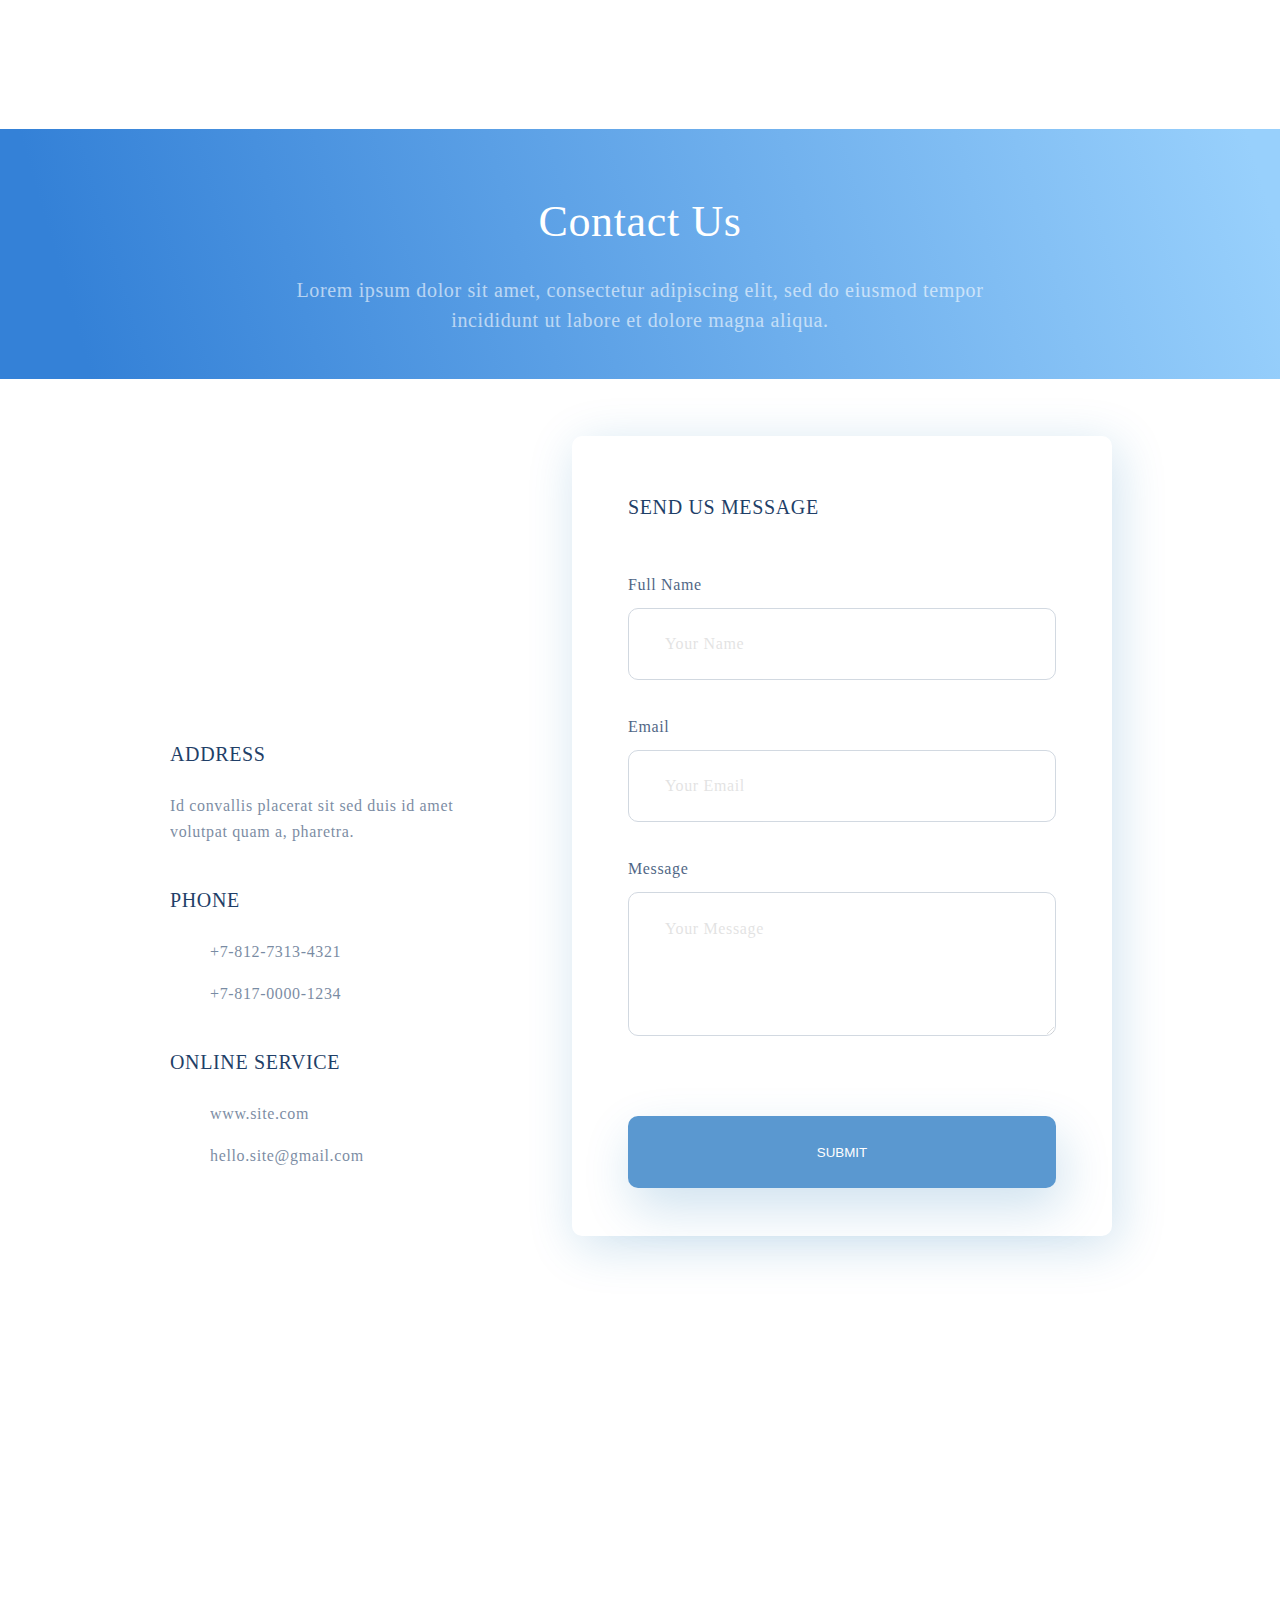
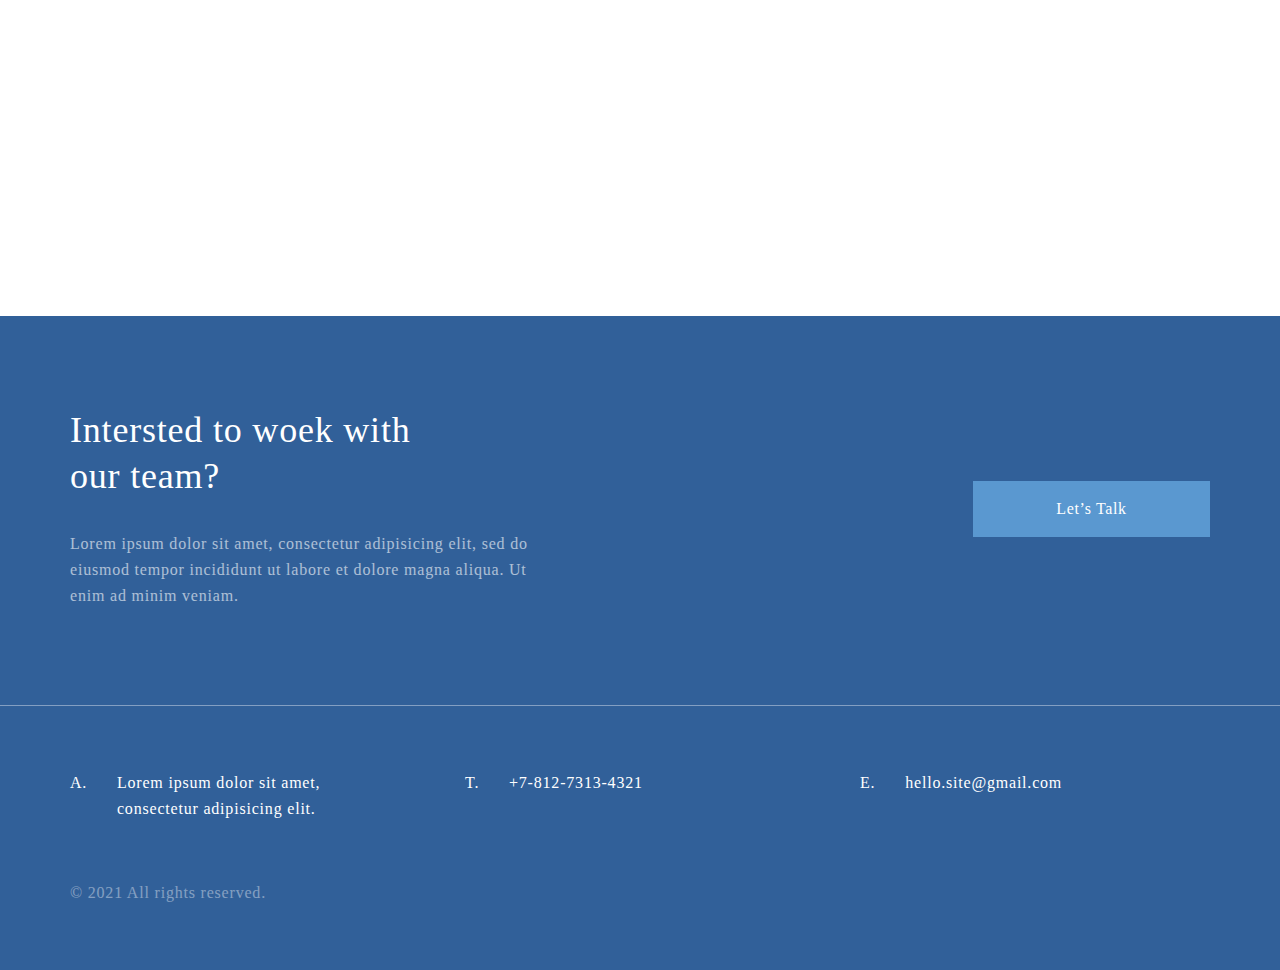
==== commit 8f03aeaf: "Changes in css, html files: names, styles" ====
--- a/adaptiv/contacts.html
+++ b/adaptiv/contacts.html
@@ -15,13 +15,13 @@
 
 		
 		<main>
-			<div class="c_top_wrap">
-			<div class="c_top">
+			<div class="contacts_top_wrap">
+			<div class="contacts_top">
 				<h4>Contact Us</h4>
 				<div>Lorem ipsum dolor sit amet, consectetur adipiscing elit, sed do eiusmod tempor incididunt ut labore et dolore magna aliqua.</div>
 			</div></div>
 
-			<div class="c_middle">
+			<div class="contacts_middle">
 				<div class="cont">
 					<div class="cont_img"></div>
 					<h5>ADDRESS</h5>
@@ -56,12 +56,12 @@
 
 		<footer>
 			<section>
-				<a href="contacts.html" class="f_button">Let’s Talk</a>
+				<a href="contacts.html" class="footer_button">Let’s Talk</a>
 				<h3>Intersted to woek with our team?</h3>
 				<div>Lorem ipsum dolor sit amet, consectetur adipisicing elit, sed do eiusmod tempor incididunt ut labore et dolore magna aliqua. Ut enim ad minim veniam.</div>
 			</section>
 			
-			<div class="f_wrap">
+			<div class="footer_wrap">
 				<section>
 					<ul>
 						<li value="1">
--- a/adaptiv/style.css
+++ b/adaptiv/style.css
@@ -4,18 +4,17 @@
     src: url('../fonts/Roboto-Regular.ttf');
     font-weight: 400;
 }
-
+@font-face {
+	font-family: 'roboto';
+	src: url('../fonts/Roboto-Medium.ttf');
+	font-weight: 500;
+}
 @font-face {
 	font-family: 'roboto';
 	src: url('../fonts/Roboto-Light.ttf');
 	font-weight: 300;
 }
 
-@font-face {
-	font-family: 'roboto';
-	src: url('../fonts/Roboto-Medium.ttf');
-	font-weight: 500;
-}
 
 /* global reset */
 html, body, body div, div, span, h1, h2, h3, h4, h5, h6, p, a, em, img, small, strike, strong, sub, sup, b, u, i, dl, dt, dd, ol, ul, li, fieldset, form, label, legend, aside, section, article, header, footer, main, input, textarea, button {
@@ -26,16 +25,13 @@
     background: none;
     box-sizing: content-box;
 }
-
 ol, ul, li {
     list-style: none;
 }
-
 table {
     border-collapse: collapse;
     border-spacing: 0;
 }
-
 input, textarea {
     font: inherit;
     box-sizing: border-box;
@@ -43,6 +39,8 @@
 
 /* main */
 body {
+	position: relative;
+    min-width: 375px;
     font-family: 'roboto';
     font-weight: 400;
 	font-style: normal;
@@ -50,10 +48,7 @@
     line-height: 26px;
     letter-spacing: 0.05em;
     color: rgba(31,63,104,.6);
-    position: relative;
-    min-width: 375px;
-}
-
+}
 header {
     position: absolute;
     top: 34px;
@@ -62,12 +57,10 @@
     left: 50%;
     margin-left: -570px;
 }
-
 footer {
     color: #fff;
     background: #316099;
 }
-
 section {
     width: 1140px;
     margin: 0 auto;
@@ -79,13 +72,11 @@
     top: 0;
     bottom: 0;
 }
-
 .logo {
 	left: 0;
 	width: 46px;
 	background: url('../images/logo.svg') center no-repeat;
 }
-
 .contacts {
 	right: 0;
 	width: 34px;
@@ -96,24 +87,21 @@
 footer section {
 	padding: 64px 0;
 }
-
 h3 {
+	margin-top: 27px; 
+	width: 341px;
+	color: #fff;
 	font-weight: 400;
 	font-size: 36px;
 	line-height: 46px;
-	width: 341px;
-	color: #fff;
-	margin-top: 27px; 
-}
-
+}
 footer section div {
 	width: 495px;
-	opacity: 0.6;
 	margin-top: 32px;
 	margin-bottom: 32px; /*96-64*/
-}
-
-.f_button {	
+	opacity: 0.6;
+}
+.footer_button {	
 	display: inline-block;
 	padding: 15px 0;
 	float: right;
@@ -132,23 +120,21 @@
 	letter-spacing: 0.04em;
 	text-decoration: none;
 }
-
-.f_button:hover {
+.footer_button:hover {
 	transform: scale(1.02);
 }
-
-.f_wrap {
+.footer_wrap {
     border-top: 1px solid rgba(255,255,255,.4);
 }
 footer ul {
     display: flex;
-    justify-content: space-between;
+  	justify-content: space-between;
 }
 footer li {
+	flex: none;
+    width: 350px;
     list-style-type: upper-latin;
     list-style-position: inside;
-    flex: none;
-    width: 350px;
 }
 footer li span {
     margin-left: 25px;
@@ -162,13 +148,12 @@
 }
 
 /* content */
-
-.m_wrap {
+.main_wrap {
 	height: 768px;
 	background: linear-gradient(0deg, #EBF3FB 0%, #EBF3FB 8.84%, rgba(152, 195, 232, 0) 31.12%);
 }
 
-.m_top {
+.main_top {
 	padding-top: 190px;
 	background: url('../images/illustration.svg') right bottom no-repeat;
 	height: 484px; /*492*/
@@ -176,14 +161,14 @@
 
 h1 {
 	width: 510px;
+	color: #1F3F68;
 	font-weight: 300;
 	font-size: 64px;
 	line-height: 74px;
 	letter-spacing: 0.04em;
-	color: #1F3F68;
-}
-
-.m_top > div {
+}
+
+.main_top > div {
 	width: 425px;
 	padding-top: 32px;
 }
@@ -192,7 +177,12 @@
 	width: 220px;
 	height: 26px;/*56-2*15*/
 	border: none;
+	margin-top: 71px;
+	display: inline-block;
+	padding: 15px 0;
+	transform: none;
 	background: #5A98D0;
+	color: #fff;
 	box-shadow: 5px 10px 20px rgba(53, 110, 173, 0.2);
 	border-radius: 10px;
 	cursor: pointer;
@@ -200,25 +190,19 @@
 	font-size: 16px;
 	line-height: 26px;
 	text-align: center;
-	display: inline-block;
-	padding: 15px 0;
 	letter-spacing: 0.04em;
 	text-decoration: none;
 	color: #fff;
-	margin-top: 71px;
-	transform: none;
 }
 .top_button:hover {
 	transform: scale(1.02);
 }
 
-/* 2 секция в мэйне */
-.m_middle {
-/*	height: 585.13px;*/
+/* main section 2 */
+.main_middle {
 	margin-top: 64px;
 	box-sizing: border-box;
-	}
-
+}
 h2 {
 	font-weight: 300;
 	font-size: 36px;
@@ -227,7 +211,6 @@
 	letter-spacing: 0.05em;
 	color: #000000;
 }
-
 .middle_wrap {
 	width: 100%;
 	display: flex;
@@ -235,7 +218,6 @@
 	margin-top: 32px;
 	justify-content: space-between;
 }
-
 .middle_wrap > div {
 	box-sizing: border-box;
 	flex: none;
@@ -246,29 +228,25 @@
 	padding-right: 32px;
 	box-shadow: 5px 20px 50px rgba(16, 112, 177, 0.2);
 	border-radius: 10px;
-}
-	
+}	
 .pers1 {
 	width: 172px;
 	height: 120px;
 	background: url('../images/pers1.svg') right / cover no-repeat;
 	margin: 44px 85px auto 38px; /*-32 слева-справа*/
 }
-
 .pers2 {
 	width: 132px;
 	height: 126px;
 	background: url('../images/pers2.svg') center / cover no-repeat;
 	margin: 44px 78px auto 84px; /*-32 слева-справа*/
 }
-
 .pers3 {
 	width: 147.38px;
 	height: 118.68px;
 	background: url('../images/pers3.svg') right / cover no-repeat;
 	margin: 49px 85px auto 63px; /*-32 слева-справа*/
 }
-
 h6 {
 	font-weight: 400;
 	font-size: 20px;
@@ -276,47 +254,41 @@
 	color: #1F3F68;
 	margin-top: 50px;
 }
-
-.m_middle .text {
+.main_middle .text {
 	color: #1F3F68;
 	opacity: 0.6;
 	padding-top: 14px;
 }
-
 .ref {
 	margin-top: 27px;
 	width: 120px;
 	height: 27px;
 }
-
 .middle_wrap a {
 	font-size: 14px;
 	color: #5A98D0;
 	text-decoration: none;
 }
-
 .middle_wrap a::after{
-	content: '';
-	float: right;
 	height: 24px;
 	width: 22px;
 	padding-top: 2px;
+	content: '';
+	float: right;
 	background: url('../images/arrow.svg') right /cover no-repeat;
 }
 
-/* 3 секция в мэйне */
-.m_bottom {
+/* main section 3 */
+.main_bottom {
 	margin: 84px auto 92px;
 }
-
-.m_bottom > .text {
+.main_bottom > .text {
+	margin: 32px auto 0;
 	width: 750px;
 	text-align: center;
 	color: #222222;
 	opacity: 1;
-	margin: 32px auto 0;
-}
-
+}
 .bottom_wrap {
 	display: grid;
 	box-sizing: border-box;
@@ -329,7 +301,6 @@
 	letter-spacing: 0.05em;
 	opacity: 1;
 }
-
 .bot31 {
 	grid-column: span 2;
 	text-align: right;
@@ -344,7 +315,6 @@
 .bot31:hover {
 	transform: scale(1.02);
 }
-
 .bot32 {
 	box-sizing: border-box;
 	font-weight: 400;
@@ -359,40 +329,37 @@
 .bot32:hover {
 	transform: scale(1.02);
 }
-	
 .bot33 {
 	box-sizing: border-box;
 	padding-left: 32px;
 	padding-top: 32px;
+	color: #fff;
 	background: linear-gradient(306.48deg, rgba(66, 165, 245, 0.4) 0%, rgba(21, 101, 192, 0.6) 97.81%), url('../images/upload.png') center / cover, #E8E8E8;
 	border-radius: 10px;
 	text-decoration: none;
-	color: #fff;
 	transform: none;
 }
 .bot33:hover {
 	transform: scale(1.02);
 }
 
-/*2 страница 1 секция*/
-.c_top_wrap {
+/*page 2 section 1*/
+.contacts_top_wrap {
 	height: 379px;
 }
-
-.c_top {
+.contacts_top {
 	position: absolute;
 	width: 100%;
+	height: 250px;
 	left: 0%;
 	margin-left: auto;
 	top: 129px;
-	height: 250px;
+	color: #fff;
 	background: url('../images/title.png') bottom / cover, linear-gradient(253.6deg, #98D0FC 2.46%, #3481D7 93.24%);
-	box-shadow: 0px 4px 4px rgba(0, 0, 0, 0.25), 0px 4px 4px rgba(0, 0, 0, 0.25);
+	/* box-shadow: 0px 4px 4px rgba(0, 0, 0, 0.25), 0px 4px 4px rgba(0, 0, 0, 0.25); */ 
 	text-align: center;
 	letter-spacing: 0.04em;
-	color: #fff;
-}
-
+}
 h4 {
 	font-style: normal;
 	font-weight: 500;
@@ -400,15 +367,16 @@
 	line-height: 74px;
 	margin-top: 56px;
 }
-.c_top div {
+.contacts_top div {
 	font-size: 20px;
 	line-height: 30px;
 	opacity: 0.6;
 	width: 780px;
 	margin: 16px auto 0;
 }
-/*2 страница 2секция*/
-.c_middle {
+
+/*page 2 section 2*/
+.contacts_middle {
 	display: grid;
 	width: 940px;
 	grid-template: 800px / 301px 540px;
@@ -417,7 +385,6 @@
 	letter-spacing: 0.04em;
 	align-items: center;
 }
-
 .cont {
 	height: 668px;
 	padding: 0;
@@ -429,24 +396,21 @@
 	letter-spacing: 0.04em;
 	color: #1F3F68;
 }
-
-
 form {
 	box-sizing: border-box;
 	height: 800px;
+	padding: 56px;
 	background: #fff;
 	box-shadow: 5px 10px 50px rgba(16, 112, 177, 0.2);
 	border-radius: 10px;
-	padding: 56px;
 }
 .cont_img {
 	width: 300px;
 	height: 181px; /*181-16*/
-	background: url('../images/cont.png') top no-repeat;
 	margin: 0;
 	padding-bottom: 16px;
-}
-
+	background: url('../images/cont.png') top no-repeat;
+}
 h5 {
 	display: inline-block;
 	margin: 40px 0 8px;
@@ -455,116 +419,102 @@
 	line-height: 30px;
 	color: #1F3F68;
 }
-
 .cont .text {
 	margin-top: 16px; /*24-8*/
 	font-weight: 300;
 	color: #1F3F68;
 	opacity: 0.6;
 }
-.c_middle li {
+.contacts_middle li {
 	padding-left: 40px; /*24+16*/
 	margin-top: 16px;
 	opacity: 0.6;
 }
-
 .phone li {
 	background: url(../images/phone.png) no-repeat;
 }
-
 .serv li:first-child {
 	background: url(../images/web.png) no-repeat;
 }
-
 .serv li:last-child {
 	background: url(../images/mail.png) no-repeat;
 }
-
 form h5 {
 	margin: 0 0 16px;
 }
-
 .text_f {
+	margin: 32px 0 8px;
 	font-size: 16px;
 	line-height: 30px;
 	color: #1F3F68;
 	opacity: 0.8;
-	margin: 32px 0 8px;
-	
-}
-
+}
 .form_name {
-	border: 1px solid #1F3F68;
-	border-radius: 10px;
 	height: 72px;
 	width: 428px;
+	padding-left: 36px;
+	color: #1F3F68;
+	border: 1px solid #1F3F68;
+	border-radius: 10px;
 	font-weight: 300;
 	line-height: 30px;
 	letter-spacing: 0.04em;
-	color: #1F3F68;
 	opacity: 0.2;
-	padding-left: 36px;
 	transform: none;
 }
 .form_name:hover {
 	opacity: 1;
 }
-
 .form_email {
-	border: 1px solid #1F3F68;
-	border-radius: 10px;
 	height: 72px;
 	width: 428px;
+	padding-left: 36px;
 	line-height: 30px;
 	letter-spacing: 0.04em;
 	color: #1F3F68;
+	border: 1px solid #1F3F68;
+	border-radius: 10px;
 	opacity: 0.2;
-	padding-left: 36px;
 	transform: none;
 }
 .form_email:hover {
 	opacity: 1;
 }
-
 .form_mes {
-	border: 1px solid #1F3F68;
-	border-radius: 10px;
 	height: 144px;
 	width: 428px;
+	padding: 21px 10px 0 36px;
 	line-height: 30px;
 	letter-spacing: 0.04em;
 	color: #1F3F68;
+	border: 1px solid #1F3F68;
+	border-radius: 10px;
 	opacity: 0.2;
-	padding: 21px 10px 0 36px;
 	transform: none;
 }
 .form_mes:hover {
 	opacity: 1;
 }
-
 form button {
 	width: 428px;
 	height: 72px;
+	margin-top: 72px;
 	background: #5A98D0;
+	color: #fff;
 	box-shadow: 5px 20px 50px rgba(16, 112, 177, 0.2);
 	border-radius: 10px;
-	color: #fff;
-	margin-top: 72px;
 	cursor: pointer;
 	transform: none;
 }
 form button:hover {
 	transform: scale(1.02);
 }
-
 .map {
 	background: url('../images/map.jpg') center no-repeat;
-	box-shadow: 0px 4px 4px rgba(0, 0, 0, 0.25), 0px 4px 4px rgba(0, 0, 0, 0.25);
 	height: 480px;
 	width: 940px;
 	margin: 100px auto;
 }
-
 
 /* adaptivity */
 
@@ -573,15 +523,12 @@
         width: 700px;
         margin-left: -350px;
     }
-
     section {
         width: 700px;
     }
-
     footer section {
         width: 520px;
     }
-	
     footer ul {
         display: block;
     }
@@ -595,38 +542,36 @@
     footer li + li {
         margin-top: 20px;
     }
-	
 	h3 {
 		width: 336px;
 		height: 82px;
-		margin-top: -17px; /*47-64*/
-	}
-
+		margin-top: -17px;
+	}
 	footer section div {
 		width: 336px;
 		height: 96px;
-		margin-bottom: 0; /*64-64*/
-	}
-
-	.f_button {
+		margin-bottom: 0; 
+	}
+	.footer_button {
 		width: 133px;
-		height: 26px;/*32-2x3*/
+		height: 26px;
 		padding: 3px 0;
-		margin-top: 100px; /*161-64+3*/
-	}
-	
-/*1 секция*/
-	.m_top {
+		margin-top: 100px; 
+	}
+
+/*section 1*/
+
+	.main_top {
 		background-size: 336px 292px;
 		height: 473px;
 	}
-	
-/*2 секция*/
+
+/*section 2*/
+
 	.middle_wrap {
 		flex-wrap: nowrap;
 		flex-direction: column;
 	}
-	
 	.middle_wrap > div {
 		height: 450px;
 		width: 336px;
@@ -634,21 +579,20 @@
 		padding-left: 30px;
 		padding-right: 30px;
 	}
-
 	.pers1 {
 		width: 160px;
 		height: 112px;
-		margin: 41px 77px auto 33px; /*-32 слева-справа*/
+		margin: 41px 77px auto 33px; 
 	}
 	.pers2 {
 		width: 124px;
 		height: 118px;
-		margin: 41px 71px auto 77px; /*-32 слева-справа*/
+		margin: 41px 71px auto 77px; 
 	}
 	.pers3 {
 		width: 137px;
 		height: 114px;
-		margin: 42px 77px auto 56px; /*-32 слева-справа*/
+		margin: 42px 77px auto 56px; 
 	}
 	h6 {
 		margin-top: 42px;
@@ -657,11 +601,12 @@
 		margin-top: 25px;
 	}
 	
-/*3 секция*/
-	.m_bottom {
+/*section 3*/
+
+	.main_bottom {
 		margin: 127px auto 109px;
 	}
-	.m_bottom > .text {
+	.main_bottom > .text {
 		width: 520px;
 	}
 	.bottom_wrap {
@@ -687,22 +632,22 @@
 	}
 	
 	
-/*2 страница 1 секция*/
-	.c_top_wrap {
+/*page 2 section 1*/
+	.contacts_top_wrap {
 		height: 349px;
 	}
-	.c_top {
+	.contacts_top {
 		top: 99px;
 	}
 	h4 {
 		margin-top: 50px;
 	}
-	.c_top div {
+	.contacts_top div {
 		width: 520px;
 	}
 	
-/*2 страница 2 секция*/
-	.c_middle {
+/*page 2 section 2*/
+	.contacts_middle {
 		grid-template: 668px 800px / 343px;
 		width: 343px;
 		justify-items: center;
@@ -716,7 +661,6 @@
 		width: 520px;
 		padding: 54px;
 	}
-
 	.map {
 		width: 100%;
 		height: 392px;
@@ -733,7 +677,6 @@
         right: 16px;
         top: 16px;
     }
-
     section {
         width: auto;
         margin: 0 16px;
@@ -744,146 +687,126 @@
         width: auto;
         padding: 32px 0;
     }
-
     footer ul {
         padding-left: 20px;
     }
-
 	footer li {
 		list-style-position: outside;
 	}
-
 	footer li span {
 		margin-left: 20px;
 		line-height: 19px;
 	}
-	
 	footer > section {
 		position: relative;
 		height: 292px; /*310-18*/
 		padding: 18px 0 0;
 		text-align: center;
 	}
-
 	h3 {
+		margin: 0 auto 0;
+		width: 200px; /*подгон*/
+		height: 51px;
 		font-size: 24px;
 		line-height: 28px;
-		width: 200px; /*подгон*/
-		height: 51px;
-		margin: 0 auto 0;
-	}
-    
+	}
 	footer section div {
 		width: 343px;
 		height: 97px;
+		margin: 32px auto 0;
 		line-height: 26px;
-		margin: 32px auto 0;
-	}
-
-	.f_button {
+	}
+	.footer_button {
+		margin-top: 40px;
+		margin-left: -54px;
+		width: 108px;
+		height: 26px; 
+		padding: 3px 0;
 		float: none;
 		position: absolute;
 		bottom: 40px;
-		margin-top: 40px;
 		left: 50%;
-		margin-left: -54px; /*1/2 от 108*/
-		width: 108px;
-		height: 26px; 
-		padding: 3px 0;
-	}
-
+	}
 	.copy {
 		margin: 32px 0 0;
 	}
 	
-	/* 1 секция*/
-	.m_wrap {
+	/*main section 1*/
+	.main_wrap {
 		height: 376px;
 		text-align: center;
 	}
-	.m_top {
+	.main_top {
 		padding-top: 92px;
 		background: none;
 		height: 243px; /*376-92-41*/
 	}
-
 	h1 {
 		width: auto;
 		font-size: 32px;
 		line-height: 38px;
 	}
-
-	.m_top > div {
+	.main_top > div {
 		width: auto;
 		height: 96px;
 		padding-top: 12px;
 	}
-
 	.top_button {
+		margin: 32px auto 0;
 		width: 108px;
 		height: 27px;
 		padding: 0;
 		font-size: 12px;
 		line-height: 26px;
 		letter-spacing: normal;
-		margin: 32px auto 0;
-	}
-	
-	/* 2 секция в мэйне */
-	.m_middle {
+	}
+	/*main section 2*/
+	.main_middle {
 		margin-top: 48px;
 	}
-
 	h2 {
 		font-size: 24px;
 		line-height: 28px;
 		letter-spacing: normal;
 	}
-
 	.middle_wrap {
 		margin-top: 0;
 	}
-	
-	/* 3 секция*/
-	.m_bottom {
+
+	/*main section 3*/
+	.main_bottom {
 		margin: 64px auto;
 	}
-
-	.m_bottom h2 {
+	.main_bottom h2 {
 		font-size: 24px;
 		text-align: center;
 		letter-spacing: normal;
 		margin: 64px auto 0;
 		width: 343px;
 	}
-
-	.m_bottom > .text {
+	.main_bottom > .text {
 		width: 343px;
 		margin: 32px auto 0;
 	}
-
 	.bottom_wrap {
 		grid-template: 144px 255px 262px / 343px;
 		justify-content: center;
 		gap: 16px;
-		height: 693px;/*144+16+255+16+262*/
+		height: 693px;
 		margin-top: 82px;
 		letter-spacing: normal;
 		color: #fff;
 	}
-
 	.bot31 {
 		font-size: 16px;
 		grid-column: 1;
 		padding-right: 16px;
 		padding-top: 16px;
 	}
-
 	.bot32 {
 		font-size: 16px;
 		padding-left: 16px;
-		pa
-        dding-top: 16px;
+		padding-top: 16px;
 	}
 	.bot33 {
 		font-size: 16px;
@@ -891,74 +814,64 @@
 		padding-top: 16px;
 	}
 	
-	
-	/*2 страница 1 секция*/
-	.c_top_wrap {
+	/*page 2 section 1*/
+	.contacts_top_wrap {
 		height: 333px;
 	}
-
-	.c_top {
+	.contacts_top {
 		top: 83px;
 		background-position: 55% 100%;
 	}
-
 	h4 {
 		font-size: 24px;
 		line-height: 29px;
 		margin-top: 48px;
 	}
-
-	.c_top div {
+	.contacts_top div {
 		width: 341px;
 		font-size: 16px;
 		line-height: 30px;
 		margin-top: 32px;
 	}
 	
-	/*2 страница 2 секция*/
-	.c_middle {
+	/*page 2 section 2*/
+	.contacts_middle {
 		grid-template: 668px 514px / 343px;
 		width: 343px;
+		margin-top: 46px;
 		justify-items: center;
 		gap: 32px;
 		height: 1214px;/*668+32+514*/
-		margin-top: 46px;
-	}
-
+	}
 	form {
 		width: 343px;
 		height: 514px;
 		padding: 36px;
 	}
-
 	form h5 {
+		margin: 0 0 6px;
 		font-size: 16px;
-		margin: 0 0 6px;
-	}
-
+	}
 	.text_f {
+		margin: 27px 0 0;
 		font-size: 14px;
 		line-height: 16px;
-		margin: 27px 0 0;
-	}
-
+	}
 	.form_name {
 		height: 46px;
 		width: 271px;
+		padding-left: 22px;
+		padding-top: 0; 
 		letter-spacing: 0.04em;
 		color: #1F3F68;
 		opacity: 0.2;
-		padding-left: 22px;
-		padding-top: 0; /*выравнивание*/
-	}
-
+	}
 	.form_email {
 		height: 46px;
 		width: 271px;
 		padding-left: 22px;
 		padding-top: 0;
 	}
-    
 	.form_mes {
 		height: 93px;
 		width: 271px;
@@ -966,14 +879,13 @@
 		padding-left: 22px;
 		padding-top: 13px;
 	}
-
 	form button {
 		width: 271px;
 		height: 46px;
 		margin-top: 46px;
 	}
-	
-	/*3 секция*/
+
+	/*page 2 section 3*/
 	.map {
 		width: 100%;
 		height: 350px;
